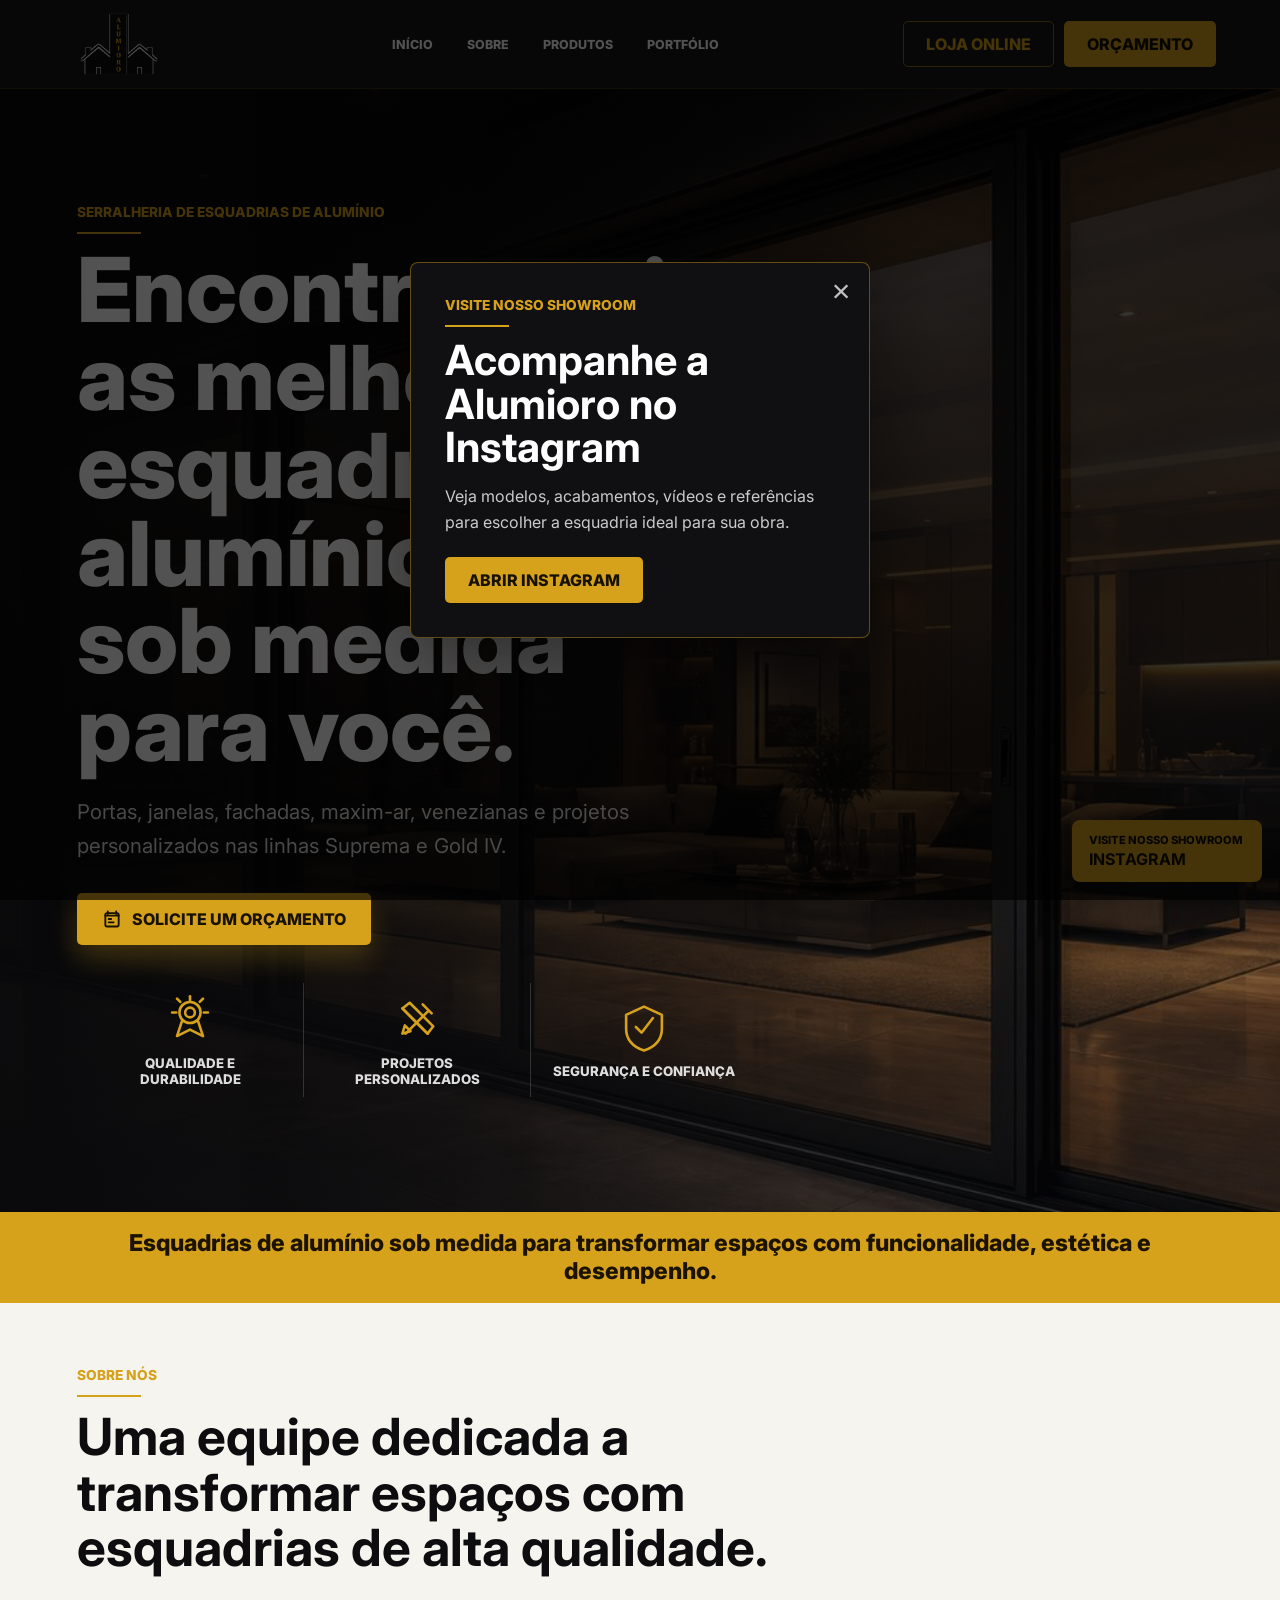
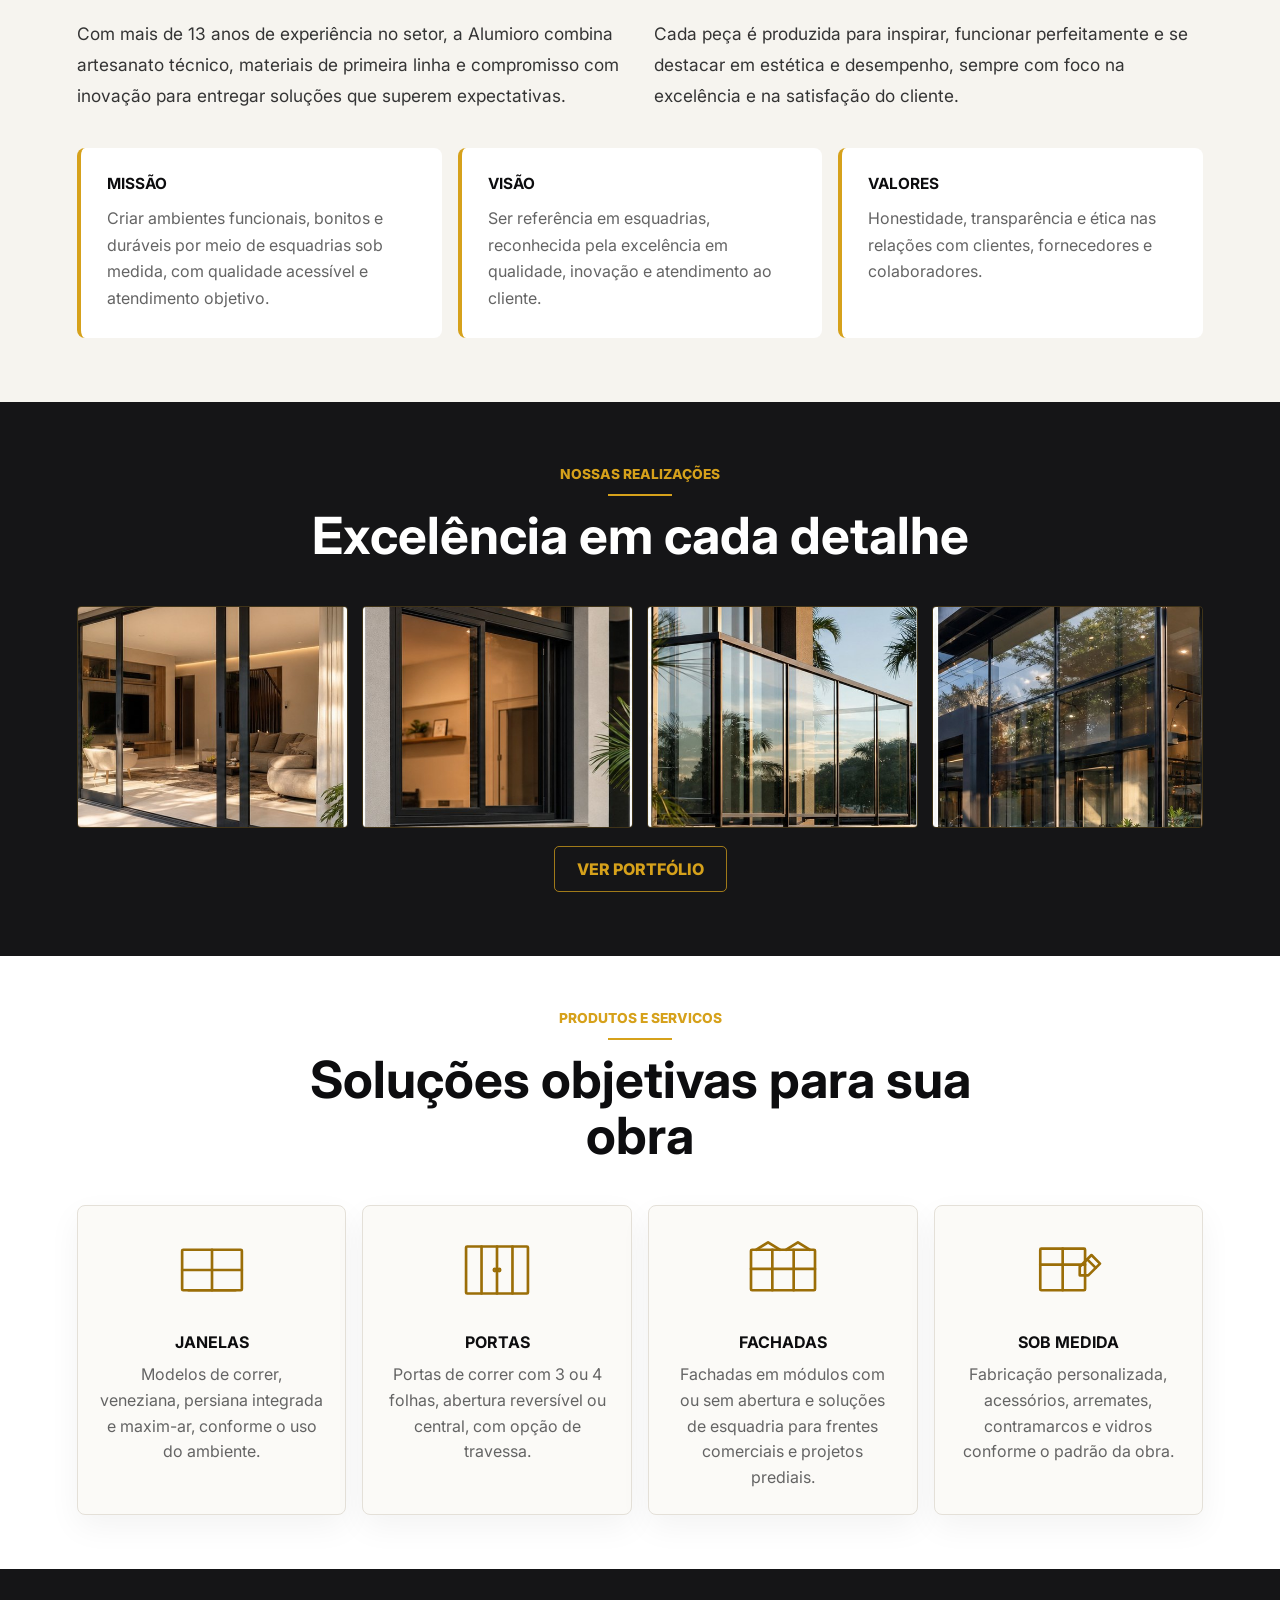
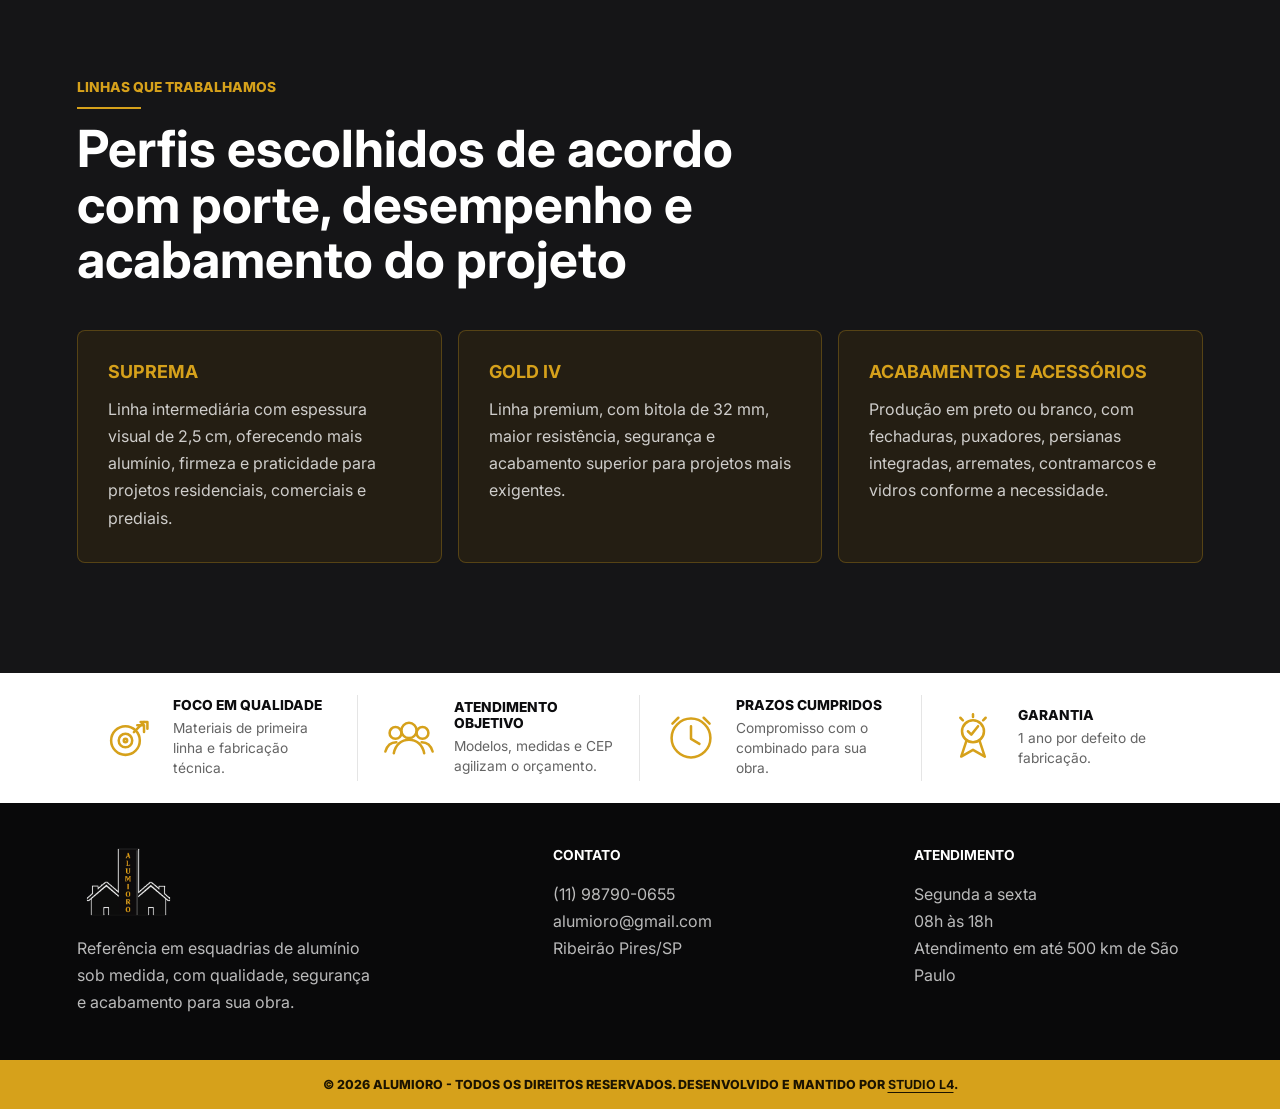
==== index.html @ dc8c2a0c "Atualiza texto de fachadas em modulos" ====
<!doctype html>
<html lang="pt-BR">
  <head>
    <meta charset="utf-8">
    <meta name="viewport" content="width=device-width, initial-scale=1">
    <meta name="description" content="Alumioro: esquadrias de alumínio sob medida para portas, janelas, fachadas e projetos personalizados em São Paulo e região.">
    <title>Alumioro | Esquadrias de Alumínio Sob Medida</title>
    <link rel="preconnect" href="https://fonts.googleapis.com">
    <link rel="preconnect" href="https://fonts.gstatic.com" crossorigin>
    <link href="https://fonts.googleapis.com/css2?family=Inter:wght@400;500;600;700;800&display=swap" rel="stylesheet">
    <link rel="stylesheet" href="styles.css">
  </head>
  <body>
    <div class="showroom-modal" data-showroom-modal role="dialog" aria-modal="true" aria-labelledby="showroom-title">
      <div class="showroom-card">
        <button class="showroom-close" type="button" aria-label="Fechar aviso" data-showroom-close>×</button>
        <p class="eyebrow">Visite nosso showroom</p>
        <h2 id="showroom-title">Acompanhe a Alumioro no Instagram</h2>
        <p>Veja modelos, acabamentos, vídeos e referências para escolher a esquadria ideal para sua obra.</p>
        <a class="button primary" href="https://www.instagram.com/alumioro?igsh=bDhqZnlkcDVxOXU5" target="_blank" rel="noopener">Abrir Instagram</a>
      </div>
    </div>

    <header class="site-header" data-header>
      <a class="brand" href="index.html#inicio" aria-label="Alumioro">
        <img src="assets/images/logo-menu.png" alt="Alumioro">
      </a>
      <button class="menu-toggle" type="button" aria-label="Abrir menu" aria-expanded="false" data-menu-toggle>
        <span></span>
        <span></span>
        <span></span>
      </button>
      <nav class="site-nav" data-nav>
        <a href="index.html#inicio">Início</a>
        <a href="index.html#sobre">Sobre</a>
        <a href="index.html#produtos">Produtos</a>
        <a href="demonstracao.html">Portfólio</a>
      </nav>
      <div class="header-actions">
        <a class="header-cta online-store" href="https://www.mercadolivre.com.br/pagina/alumioroltda" target="_blank" rel="noopener">Loja online</a>
        <a class="header-cta" href="https://wa.me/5511987900655?text=ALUMIORO%20-%20IZABEL%2C%20ol%C3%A1.%20Envio%20os%20modelos%2C%20medidas%20e%20CEP%20para%20or%C3%A7amento." target="_blank" rel="noopener">Orçamento</a>
      </div>
    </header>

    <main>
      <section class="hero" id="inicio">
        <div class="hero-content">
          <p class="eyebrow">Serralheria de esquadrias de alumínio</p>
          <h1>Encontre aqui as melhores esquadrias de alumínio feitas sob medida para você.</h1>
          <p class="hero-copy">Portas, janelas, fachadas, maxim-ar, venezianas e projetos personalizados nas linhas Suprema e Gold IV.</p>
          <div class="hero-actions">
            <a class="button primary hero-budget" href="https://wa.me/5511987900655?text=ALUMIORO%20-%20IZABEL%20agradece%20seu%20contato.%20Envie%20os%20modelos%20e%20medidas%20que%20precisa%2C%20com%20o%20CEP%20da%20regi%C3%A3o%20de%20entrega%2C%20que%20fa%C3%A7o%20seu%20or%C3%A7amento!" target="_blank" rel="noopener">
              <svg viewBox="0 0 24 24" aria-hidden="true">
                <path d="M7 3v3"></path>
                <path d="M17 3v3"></path>
                <path d="M4 8h16"></path>
                <rect x="4" y="5" width="16" height="16" rx="2"></rect>
                <path d="M8 12h3"></path>
                <path d="M8 16h6"></path>
              </svg>
              Solicite um orçamento
            </a>
          </div>
          <div class="hero-points" aria-label="Diferenciais">
            <span>
              <svg viewBox="0 0 64 64" aria-hidden="true">
                <circle cx="32" cy="24" r="13"></circle>
                <circle cx="32" cy="24" r="6"></circle>
                <path d="M22 35l-6 18 16-8 16 8-6-18"></path>
                <path d="M15 24h-5"></path>
                <path d="M54 24h-5"></path>
                <path d="M32 4v5"></path>
                <path d="M20 11l-4-4"></path>
                <path d="M44 11l4-4"></path>
              </svg>
              Qualidade e durabilidade
            </span>
            <span>
              <svg viewBox="0 0 64 64" aria-hidden="true">
                <path d="M18 50l28-28"></path>
                <path d="M39 14l11 11"></path>
                <path d="M14 19l31 31"></path>
                <path d="M14 19l9-7 29 29-7 9z"></path>
                <path d="M14 50l10-3-7-7z"></path>
              </svg>
              Projetos personalizados
            </span>
            <span>
              <svg viewBox="0 0 64 64" aria-hidden="true">
                <path d="M32 7l22 10v17c0 13-8 22-22 27C18 56 10 47 10 34V17z"></path>
                <path d="M22 32l7 7 14-18"></path>
              </svg>
              Segurança e confiança
            </span>
          </div>
        </div>
      </section>

      <section class="intro-strip" aria-label="Mensagem principal">
        <p>Esquadrias de alumínio sob medida para transformar espaços com funcionalidade, estética e desempenho.</p>
      </section>

      <section class="section about" id="sobre">
        <div class="section-heading">
          <p class="eyebrow">Sobre nós</p>
          <h2>Uma equipe dedicada a transformar espaços com esquadrias de alta qualidade.</h2>
        </div>
        <div class="about-grid">
          <p>Com mais de 13 anos de experiência no setor, a Alumioro combina artesanato técnico, materiais de primeira linha e compromisso com inovação para entregar soluções que superem expectativas.</p>
          <p>Cada peça é produzida para inspirar, funcionar perfeitamente e se destacar em estética e desempenho, sempre com foco na excelência e na satisfação do cliente.</p>
        </div>
        <div class="values-grid">
          <article>
            <h3>Missão</h3>
            <p>Criar ambientes funcionais, bonitos e duráveis por meio de esquadrias sob medida, com qualidade acessível e atendimento objetivo.</p>
          </article>
          <article>
            <h3>Visão</h3>
            <p>Ser referência em esquadrias, reconhecida pela excelência em qualidade, inovação e atendimento ao cliente.</p>
          </article>
          <article>
            <h3>Valores</h3>
            <p>Honestidade, transparência e ética nas relações com clientes, fornecedores e colaboradores.</p>
          </article>
        </div>
      </section>

      <section class="section projects" id="realizacoes">
        <div class="section-heading center">
          <p class="eyebrow">Nossas realizações</p>
          <h2>Excelência em cada detalhe</h2>
        </div>
        <div class="projects-grid">
          <img src="assets/images/realizacoes/porta-de-correr-residencial.jpg" alt="Projeto residencial com porta de correr em alumínio preto">
          <img src="assets/images/realizacoes/janela-aluminio-preto.jpg" alt="Janela em alumínio preto instalada em fachada residencial">
          <img src="assets/images/realizacoes/guarda-corpo-fachada.jpg" alt="Fachada com guarda-corpo de vidro e esquadrias de alumínio">
          <img src="assets/images/realizacoes/fachada-comercial.jpg" alt="Fachada comercial com esquadrias de alumínio e vidro">
        </div>
        <div class="projects-action">
          <a class="button secondary dark" href="demonstracao.html">Ver portfólio</a>
        </div>
      </section>

      <section class="section products" id="produtos">
        <div class="section-heading center">
          <p class="eyebrow">Produtos e servicos</p>
          <h2>Soluções objetivas para sua obra</h2>
        </div>
        <div class="product-grid">
          <article class="product-card">
            <svg class="product-visual" viewBox="0 0 160 120" role="img" aria-label="Ilustração de janela de correr">
              <rect x="24" y="22" width="112" height="76" rx="2"></rect>
              <line x1="80" y1="22" x2="80" y2="98"></line>
              <line x1="24" y1="60" x2="136" y2="60"></line>
              <line x1="36" y1="98" x2="124" y2="98"></line>
            </svg>
            <h3>Janelas</h3>
            <p>Modelos de correr, veneziana, persiana integrada e maxim-ar, conforme o uso do ambiente.</p>
          </article>
          <article class="product-card">
            <svg class="product-visual" viewBox="0 0 160 120" role="img" aria-label="Ilustração de porta de correr">
              <rect x="22" y="16" width="116" height="88" rx="2"></rect>
              <line x1="51" y1="16" x2="51" y2="104"></line>
              <line x1="80" y1="16" x2="80" y2="104"></line>
              <line x1="109" y1="16" x2="109" y2="104"></line>
              <circle cx="76" cy="60" r="2"></circle>
              <circle cx="84" cy="60" r="2"></circle>
            </svg>
            <h3>Portas</h3>
            <p>Portas de correr com 3 ou 4 folhas, abertura reversível ou central, com opção de travessa.</p>
          </article>
          <article class="product-card">
            <svg class="product-visual" viewBox="0 0 160 120" role="img" aria-label="Ilustração de fachada modular">
              <rect x="20" y="22" width="120" height="76" rx="2"></rect>
              <line x1="60" y1="22" x2="60" y2="98"></line>
              <line x1="100" y1="22" x2="100" y2="98"></line>
              <line x1="20" y1="58" x2="140" y2="58"></line>
              <path d="M30 22 L52 8 L74 22"></path>
              <path d="M86 22 L108 8 L130 22"></path>
            </svg>
            <h3>Fachadas</h3>
            <p>Fachadas em módulos com ou sem abertura e soluções de esquadria para frentes comerciais e projetos prediais.</p>
          </article>
          <article class="product-card">
            <svg class="product-visual" viewBox="0 0 160 120" role="img" aria-label="Ilustração de projeto sob medida">
              <rect x="28" y="20" width="84" height="78" rx="2"></rect>
              <line x1="70" y1="20" x2="70" y2="98"></line>
              <line x1="28" y1="50" x2="112" y2="50"></line>
              <path d="M124 32 L140 48 L118 70 L102 70 L102 54 Z"></path>
              <line x1="116" y1="40" x2="132" y2="56"></line>
            </svg>
            <h3>Sob medida</h3>
            <p>Fabricação personalizada, acessórios, arremates, contramarcos e vidros conforme o padrão da obra.</p>
          </article>
        </div>
      </section>

      <section class="section catalog" id="catalogo">
        <div class="section-heading">
          <p class="eyebrow">Linhas que trabalhamos</p>
          <h2>Perfis escolhidos de acordo com porte, desempenho e acabamento do projeto</h2>
        </div>
        <div class="line-grid">
          <article>
            <h3>Suprema</h3>
            <p>Linha intermediária com espessura visual de 2,5 cm, oferecendo mais alumínio, firmeza e praticidade para projetos residenciais, comerciais e prediais.</p>
          </article>
          <article>
            <h3>Gold IV</h3>
            <p>Linha premium, com bitola de 32 mm, maior resistência, segurança e acabamento superior para projetos mais exigentes.</p>
          </article>
          <article>
            <h3>Acabamentos e acessórios</h3>
            <p>Produção em preto ou branco, com fechaduras, puxadores, persianas integradas, arremates, contramarcos e vidros conforme a necessidade.</p>
          </article>
        </div>
      </section>

      <section class="trust-band" aria-label="Diferenciais da Alumioro">
        <article>
          <svg class="trust-icon" viewBox="0 0 64 64" aria-hidden="true">
            <circle cx="29" cy="35" r="17"></circle>
            <circle cx="29" cy="35" r="8"></circle>
            <circle cx="29" cy="35" r="2"></circle>
            <path d="M39 25l12-12"></path>
            <path d="M47 13h8v8"></path>
            <path d="M43 17h8v8"></path>
          </svg>
          <div>
            <h3>Foco em qualidade</h3>
            <p>Materiais de primeira linha e fabricação técnica.</p>
          </div>
        </article>
        <article>
          <svg class="trust-icon" viewBox="0 0 64 64" aria-hidden="true">
            <circle cx="32" cy="23" r="9"></circle>
            <circle cx="48" cy="26" r="7"></circle>
            <circle cx="16" cy="26" r="7"></circle>
            <path d="M14 50c2-10 9-16 18-16s16 6 18 16"></path>
            <path d="M4 48c2-7 7-11 13-11"></path>
            <path d="M60 48c-2-7-7-11-13-11"></path>
          </svg>
          <div>
            <h3>Atendimento objetivo</h3>
            <p>Modelos, medidas e CEP agilizam o orçamento.</p>
          </div>
        </article>
        <article>
          <svg class="trust-icon" viewBox="0 0 64 64" aria-hidden="true">
            <circle cx="32" cy="32" r="23"></circle>
            <path d="M32 18v15l10 6"></path>
            <path d="M17 8l-7 7"></path>
            <path d="M47 8l7 7"></path>
          </svg>
          <div>
            <h3>Prazos cumpridos</h3>
            <p>Compromisso com o combinado para sua obra.</p>
          </div>
        </article>
        <article>
          <svg class="trust-icon" viewBox="0 0 64 64" aria-hidden="true">
            <circle cx="32" cy="24" r="13"></circle>
            <path d="M24 36l-6 18 14-8 14 8-6-18"></path>
            <path d="M26 24l4 4 8-10"></path>
            <path d="M32 7v-3"></path>
            <path d="M20 11l-3-3"></path>
            <path d="M44 11l3-3"></path>
          </svg>
          <div>
            <h3>Garantia</h3>
            <p>1 ano por defeito de fabricação.</p>
          </div>
        </article>
      </section>

    </main>

    <a class="showroom-fixed" href="https://www.instagram.com/alumioro?igsh=bDhqZnlkcDVxOXU5" target="_blank" rel="noopener" aria-label="Visite nosso showroom no Instagram">
      <span>Visite nosso showroom</span>
      <strong>Instagram</strong>
    </a>

    <footer class="site-footer">
      <div class="footer-grid">
        <div class="footer-brand">
          <img src="assets/images/logo-menu.png" alt="Alumioro">
          <p>Referência em esquadrias de alumínio sob medida, com qualidade, segurança e acabamento para sua obra.</p>
        </div>
        <div>
          <h2>Contato</h2>
          <a href="https://wa.me/5511987900655?text=ALUMIORO%20-%20IZABEL%20agradece%20seu%20contato.%20Envie%20os%20modelos%20e%20medidas%20que%20precisa%2C%20com%20o%20CEP%20da%20regi%C3%A3o%20de%20entrega%2C%20que%20fa%C3%A7o%20seu%20or%C3%A7amento!" target="_blank" rel="noopener">(11) 98790-0655</a>
          <a href="mailto:alumioro@gmail.com">alumioro@gmail.com</a>
          <p>Ribeirão Pires/SP</p>
        </div>
        <div>
          <h2>Atendimento</h2>
          <p>Segunda a sexta</p>
          <p>08h às 18h</p>
          <p>Atendimento em até 500 km de São Paulo</p>
        </div>
      </div>
      <div class="footer-bottom">
        <p>© 2026 Alumioro - Todos os direitos reservados. Desenvolvido e mantido por <a href="https://studiol4rj-design.github.io/studiol4/" target="_blank" rel="noopener"><strong>Studio L4</strong></a>.</p>
      </div>
    </footer>

    <script src="script.js"></script>
  </body>
</html>
---- styles.css ----
:root {
  --ink: #0d0d0f;
  --panel: #151517;
  --muted: #646464;
  --line: #e4e0d8;
  --paper: #f6f4ef;
  --gold: #d6a11b;
  --gold-dark: #9b6e08;
  --white: #ffffff;
}

* {
  box-sizing: border-box;
}

html {
  scroll-behavior: smooth;
}

body {
  margin: 0;
  font-family: "Inter", Arial, sans-serif;
  color: var(--ink);
  background: var(--paper);
}

img {
  display: block;
  max-width: 100%;
}

a {
  color: inherit;
  text-decoration: none;
}

.showroom-modal {
  position: fixed;
  inset: 0;
  z-index: 60;
  display: grid;
  place-items: center;
  padding: 20px;
  background: rgba(0, 0, 0, 0.68);
}

.showroom-modal.is-hidden {
  display: none;
}

.showroom-card {
  position: relative;
  width: min(460px, 100%);
  padding: 34px;
  border: 1px solid rgba(214, 161, 27, 0.42);
  border-radius: 8px;
  color: var(--white);
  background: #101012;
  box-shadow: 0 26px 80px rgba(0, 0, 0, 0.45);
}

.showroom-card h2 {
  margin-bottom: 14px;
  font-size: clamp(1.8rem, 5vw, 2.6rem);
  line-height: 1.05;
}

.showroom-card p:not(.eyebrow) {
  margin-bottom: 22px;
  color: rgba(255, 255, 255, 0.78);
  line-height: 1.6;
}

.showroom-close {
  position: absolute;
  top: 10px;
  right: 10px;
  width: 36px;
  height: 36px;
  border: 0;
  color: rgba(255, 255, 255, 0.74);
  background: transparent;
  font-size: 2rem;
  line-height: 1;
  cursor: pointer;
}

.showroom-close:hover,
.showroom-close:focus-visible {
  color: var(--gold);
}

.showroom-fixed {
  position: fixed;
  right: 18px;
  bottom: 18px;
  z-index: 30;
  display: grid;
  gap: 2px;
  min-width: 190px;
  padding: 12px 16px;
  border-radius: 8px;
  border: 1px solid rgba(214, 161, 27, 0.5);
  color: #171100;
  background: var(--gold);
  box-shadow: 0 16px 34px rgba(0, 0, 0, 0.25);
  text-transform: uppercase;
}

.showroom-fixed span {
  font-size: 0.7rem;
  font-weight: 800;
}

.showroom-fixed strong {
  font-size: 1rem;
}

.site-header {
  position: sticky;
  top: 0;
  z-index: 20;
  display: grid;
  grid-template-columns: 140px 1fr 310px;
  align-items: center;
  gap: 28px;
  min-height: 86px;
  padding: 12px clamp(18px, 5vw, 72px);
  background: rgba(13, 13, 15, 0.96);
  color: var(--white);
  border-bottom: 1px solid rgba(214, 161, 27, 0.18);
}

.brand img {
  width: 110px;
  height: 64px;
  object-fit: contain;
}

.site-nav {
  justify-self: center;
  display: flex;
  align-items: center;
  gap: clamp(16px, 3vw, 34px);
  font-size: 0.78rem;
  font-weight: 800;
  text-transform: uppercase;
}

.site-nav a {
  position: relative;
  padding: 12px 0;
}

.site-nav a::after {
  position: absolute;
  left: 0;
  bottom: 4px;
  width: 0;
  height: 2px;
  content: "";
  background: var(--gold);
  transition: width 180ms ease;
}

.site-nav a:hover::after,
.site-nav a:focus-visible::after {
  width: 100%;
}

.header-actions {
  display: flex;
  align-items: center;
  justify-content: flex-end;
  gap: 10px;
}

.header-cta,
.button {
  display: inline-flex;
  align-items: center;
  justify-content: center;
  min-height: 46px;
  padding: 0 22px;
  border-radius: 5px;
  border: 1px solid transparent;
  font-weight: 800;
  text-transform: uppercase;
  white-space: nowrap;
  letter-spacing: 0;
}

.header-cta,
.button.primary {
  background: var(--gold);
  color: #171100;
}

.header-cta.online-store {
  border-color: rgba(214, 161, 27, 0.58);
  background: transparent;
  color: var(--gold);
}

.button.secondary {
  border-color: rgba(255, 255, 255, 0.42);
  color: var(--white);
}

.button.secondary.dark {
  border-color: rgba(214, 161, 27, 0.72);
  color: var(--gold);
}

.menu-toggle {
  display: none;
  width: 44px;
  height: 44px;
  padding: 0;
  border: 0;
  background: transparent;
}

.menu-toggle span {
  display: block;
  width: 24px;
  height: 2px;
  margin: 5px auto;
  background: var(--white);
}

.hero {
  position: relative;
  min-height: calc(100vh - 86px);
  display: grid;
  align-items: center;
  overflow: hidden;
  padding: clamp(56px, 9vw, 118px) clamp(20px, 6vw, 86px);
  color: var(--white);
  background:
    linear-gradient(90deg, rgba(8, 8, 10, 0.98) 0%, rgba(8, 8, 10, 0.84) 36%, rgba(8, 8, 10, 0.35) 66%, rgba(8, 8, 10, 0.08) 100%),
    linear-gradient(180deg, rgba(8, 8, 10, 0.18), rgba(8, 8, 10, 0.3)),
    url("assets/images/hero-esquadrias.jpg") center right / cover no-repeat;
}

.hero-content {
  position: relative;
  z-index: 2;
  width: min(720px, 100%);
}

.eyebrow {
  margin: 0 0 12px;
  color: var(--gold);
  font-size: 0.86rem;
  font-weight: 800;
  text-transform: uppercase;
}

.eyebrow::after {
  display: block;
  width: 64px;
  height: 2px;
  margin-top: 12px;
  content: "";
  background: var(--gold);
}

.section-heading.center .eyebrow::after {
  margin-inline: auto;
}

h1,
h2,
h3,
p {
  margin-top: 0;
}

h1 {
  max-width: 680px;
  margin-bottom: 22px;
  font-size: clamp(2.6rem, 7vw, 5.9rem);
  line-height: 0.98;
  font-weight: 800;
}

.hero-copy {
  max-width: 560px;
  margin-bottom: 30px;
  color: rgba(255, 255, 255, 0.88);
  font-size: clamp(1.04rem, 2vw, 1.28rem);
  line-height: 1.65;
}

.hero-actions {
  display: flex;
  flex-wrap: wrap;
  gap: 14px;
  margin-bottom: 38px;
}

.hero-budget {
  gap: 10px;
  min-height: 52px;
  padding-inline: 24px;
  box-shadow: 0 14px 28px rgba(214, 161, 27, 0.24);
}

.hero-budget svg {
  width: 20px;
  height: 20px;
}

.hero-budget svg path,
.hero-budget svg rect {
  fill: none;
  stroke: currentColor;
  stroke-width: 2.2;
  stroke-linecap: round;
  stroke-linejoin: round;
}

.hero-points {
  display: grid;
  grid-template-columns: repeat(3, minmax(0, 1fr));
  gap: 0;
  max-width: 680px;
}

.hero-points span {
  min-height: 86px;
  display: flex;
  flex-direction: column;
  align-items: center;
  justify-content: center;
  gap: 10px;
  padding: 10px 18px;
  color: rgba(255, 255, 255, 0.86);
  font-size: 0.83rem;
  font-weight: 800;
  text-align: center;
  text-transform: uppercase;
}

.hero-points span + span {
  border-left: 1px solid rgba(255, 255, 255, 0.16);
}

.hero-points svg {
  width: 52px;
  height: 52px;
  color: var(--gold);
}

.hero-points svg path,
.hero-points svg circle {
  fill: none;
  stroke: currentColor;
  stroke-width: 3.2;
  stroke-linecap: round;
  stroke-linejoin: round;
}

.intro-strip {
  padding: 18px clamp(20px, 6vw, 86px);
  background: var(--gold);
  color: #1b1300;
  font-weight: 800;
  text-align: center;
}

.intro-strip p {
  margin: 0;
  font-size: clamp(1.06rem, 2vw, 1.45rem);
  line-height: 1.2;
}

.section {
  padding: clamp(64px, 9vw, 110px) clamp(20px, 6vw, 86px);
}

.page-hero {
  padding: clamp(64px, 9vw, 118px) clamp(20px, 6vw, 86px) clamp(40px, 6vw, 72px);
  color: var(--white);
  background:
    linear-gradient(90deg, rgba(8, 8, 10, 0.94), rgba(8, 8, 10, 0.7)),
    url("assets/images/hero-esquadrias.jpg") center right / cover no-repeat;
}

.page-hero .section-heading {
  margin-bottom: 0;
}

.page-hero h1 {
  font-size: clamp(2.4rem, 5.4vw, 4.8rem);
}

.page-hero p:not(.eyebrow) {
  max-width: 680px;
  color: rgba(255, 255, 255, 0.82);
  font-size: 1.08rem;
  line-height: 1.7;
}

.color-note {
  display: flex;
  flex-wrap: wrap;
  gap: 10px;
  align-items: center;
  margin-top: 24px;
}

.color-note span,
.color-swatch {
  display: inline-flex;
  align-items: center;
  justify-content: center;
  min-height: 36px;
  padding: 0 14px;
  border-radius: 5px;
  font-size: 0.78rem;
  font-weight: 800;
  text-transform: uppercase;
}

.color-note span {
  color: var(--gold);
  border: 1px solid rgba(214, 161, 27, 0.44);
}

.color-swatch {
  min-width: 104px;
  border: 1px solid rgba(255, 255, 255, 0.38);
  box-shadow: inset 0 0 0 1px rgba(0, 0, 0, 0.12);
}

.color-black {
  color: var(--white);
  background: #0f0f10;
}

.color-white {
  color: #171100;
  background: #f7f5ef;
}

.color-wood {
  color: #ffffff;
  background:
    linear-gradient(90deg, rgba(77, 42, 18, 0.32), rgba(255, 255, 255, 0.08), rgba(77, 42, 18, 0.26)),
    linear-gradient(135deg, #6f3f1d 0%, #a7652a 36%, #d0944a 62%, #7a431f 100%);
}

.section-heading {
  max-width: 760px;
  margin-bottom: 32px;
}

.section-heading.center {
  margin-inline: auto;
  text-align: center;
}

.section h2 {
  font-size: clamp(2rem, 4vw, 3.2rem);
  line-height: 1.08;
}

.about-grid {
  display: grid;
  grid-template-columns: repeat(2, minmax(0, 1fr));
  gap: 28px;
  color: #343434;
  font-size: 1.08rem;
  line-height: 1.8;
}

.about {
  padding-block: clamp(42px, 5vw, 68px);
}

.about .section-heading {
  margin-bottom: 22px;
}

.values-grid {
  display: grid;
  grid-template-columns: repeat(3, minmax(0, 1fr));
  gap: 16px;
  margin-top: 20px;
}

.values-grid article {
  min-height: 190px;
  padding: 26px;
  border-left: 4px solid var(--gold);
  border-radius: 8px;
  background: var(--white);
}

.values-grid h3 {
  margin-bottom: 12px;
  font-size: 0.96rem;
  text-transform: uppercase;
}

.values-grid p {
  margin-bottom: 0;
  color: var(--muted);
  line-height: 1.65;
}

.products {
  padding-block: clamp(32px, 4.5vw, 54px);
  background: var(--white);
}

.products .section-heading {
  margin-bottom: 22px;
}

.product-grid {
  display: grid;
  grid-template-columns: repeat(4, minmax(0, 1fr));
  gap: 16px;
}

.product-card {
  min-height: 220px;
  padding: 24px 22px;
  border: 1px solid var(--line);
  border-radius: 8px;
  background: #fbfaf7;
  box-shadow: 0 12px 32px rgba(0, 0, 0, 0.05);
  text-align: center;
}

.product-visual {
  width: 104px;
  height: 80px;
  margin: 0 auto 18px;
  padding: 8px;
  color: var(--gold-dark);
  border: 0;
  border-radius: 0;
  background: transparent;
}

.product-visual rect,
.product-visual line,
.product-visual path,
.product-visual circle {
  fill: none;
  stroke: currentColor;
  stroke-width: 5;
  stroke-linecap: round;
  stroke-linejoin: round;
}

.product-card h3 {
  margin-bottom: 10px;
  font-size: 1rem;
  text-transform: uppercase;
}

.product-card p {
  margin-bottom: 0;
  color: var(--muted);
  line-height: 1.6;
}

.projects {
  padding-block: clamp(42px, 5vw, 68px);
  color: var(--white);
  background: var(--panel);
}

.projects .section-heading {
  margin-bottom: 22px;
}

.projects-grid {
  display: grid;
  grid-template-columns: repeat(4, minmax(0, 1fr));
  gap: 14px;
}

.projects-grid img {
  width: 100%;
  aspect-ratio: 1.22 / 1;
  object-fit: cover;
  object-position: center;
  border-radius: 4px;
  border: 1px solid rgba(214, 161, 27, 0.22);
}

.projects-action {
  display: flex;
  justify-content: center;
  margin-top: 18px;
}

.trust-band {
  display: grid;
  grid-template-columns: repeat(4, minmax(0, 1fr));
  padding: 0 clamp(20px, 6vw, 86px);
  background: var(--white);
}

.trust-band article {
  position: relative;
  display: grid;
  grid-template-columns: auto 1fr;
  gap: 18px;
  align-items: center;
  min-height: 118px;
  padding: 24px 24px;
  background: var(--white);
}

.trust-band article:not(:last-child)::after {
  position: absolute;
  top: 22px;
  right: 0;
  bottom: 22px;
  width: 1px;
  content: "";
  background: #e5e5e5;
}

.trust-icon {
  width: 54px;
  height: 54px;
  color: var(--gold);
  flex-shrink: 0;
}

.trust-icon path,
.trust-icon circle {
  fill: none;
  stroke: currentColor;
  stroke-width: 3;
  stroke-linecap: round;
  stroke-linejoin: round;
}

.trust-band h3 {
  margin-bottom: 6px;
  font-size: 0.86rem;
  color: var(--ink);
  font-weight: 800;
  text-transform: uppercase;
}

.trust-band p {
  margin-bottom: 0;
  color: var(--muted);
  font-size: 0.86rem;
  line-height: 1.45;
}

.showcase {
  background: var(--paper);
}

.showcase-page {
  background: var(--paper);
}

.showcase-grid {
  display: grid;
  grid-template-columns: repeat(3, minmax(0, 1fr));
  gap: 18px;
}

.showcase-card {
  overflow: hidden;
  border: 1px solid var(--line);
  border-radius: 8px;
  background: var(--white);
}

.showcase-card img {
  width: 100%;
  aspect-ratio: 1 / 0.78;
  object-fit: cover;
  background: #f1eee7;
}

.showcase-card h3 {
  margin: 22px 22px 10px;
  font-size: 1rem;
  text-transform: uppercase;
}

.showcase-card p {
  margin: 0 22px 24px;
  color: var(--muted);
  line-height: 1.6;
}

.catalog {
  color: var(--white);
  background: var(--panel);
}

.line-grid {
  display: grid;
  grid-template-columns: repeat(3, minmax(0, 1fr));
  gap: 16px;
}

.line-grid article {
  min-height: 220px;
  padding: 30px;
  border: 1px solid rgba(214, 161, 27, 0.28);
  border-radius: 8px;
  background: #241e13;
}

.line-grid h3 {
  margin-bottom: 14px;
  color: var(--gold);
  font-size: 1.12rem;
  text-transform: uppercase;
}

.line-grid p {
  margin-bottom: 0;
  color: rgba(255, 255, 255, 0.78);
  line-height: 1.7;
}

.site-footer {
  color: rgba(255, 255, 255, 0.76);
  background: #09090a;
}

.footer-grid {
  display: grid;
  grid-template-columns: 1.4fr 1fr 1fr;
  gap: clamp(28px, 6vw, 72px);
  padding: 44px clamp(20px, 6vw, 86px);
}

.footer-brand img {
  width: 104px;
  height: 70px;
  margin-bottom: 18px;
  object-fit: contain;
}

.site-footer h2 {
  margin: 0 0 18px;
  color: var(--white);
  font-size: 0.86rem;
  text-transform: uppercase;
}

.site-footer p,
.site-footer a {
  display: block;
  margin: 0;
  color: rgba(255, 255, 255, 0.72);
  line-height: 1.7;
}

.footer-grid a:hover,
.footer-grid a:focus-visible {
  color: var(--gold);
}

.footer-brand p {
  max-width: 300px;
}

.footer-bottom {
  padding: 14px clamp(20px, 6vw, 86px);
  color: #1b1300;
  background: var(--gold);
  font-size: 0.78rem;
  font-weight: 800;
  text-align: center;
  text-transform: uppercase;
}

.footer-bottom p {
  color: #1b1300;
  line-height: 1.4;
}

.footer-bottom a {
  display: inline;
  color: #1b1300;
  text-decoration: underline;
  text-underline-offset: 3px;
}

.footer-bottom a:hover,
.footer-bottom a:focus-visible {
  color: #000000;
}

@media (max-width: 900px) {
  .site-header {
    grid-template-columns: auto auto;
  }

  .menu-toggle {
    display: block;
    justify-self: end;
  }

  .site-nav,
  .header-actions {
    display: none;
  }

  .site-header.is-open .site-nav {
    grid-column: 1 / -1;
    display: grid;
    justify-self: stretch;
    gap: 0;
    padding-top: 8px;
  }

  .site-header.is-open .header-actions {
    grid-column: 1 / -1;
    display: flex;
    justify-content: stretch;
  }

  .site-header.is-open .header-cta {
    flex: 1;
  }

  .hero {
    min-height: auto;
  }

  .hero-points,
  .about-grid,
  .values-grid,
  .product-grid,
  .projects-grid,
  .trust-band,
  .showcase-grid,
  .line-grid,
  .footer-grid {
    grid-template-columns: 1fr;
  }

}

@media (max-width: 560px) {
  .site-header {
    min-height: 74px;
    padding-inline: 16px;
  }

  .brand img {
    width: 92px;
    height: 54px;
  }

  .hero {
    padding: 48px 18px;
  }

  .hero-actions .button {
    width: 100%;
  }

  .section {
    padding: 54px 18px;
  }

  .showroom-fixed {
    right: 12px;
    bottom: 12px;
    min-width: 0;
    padding: 10px 12px;
  }
}
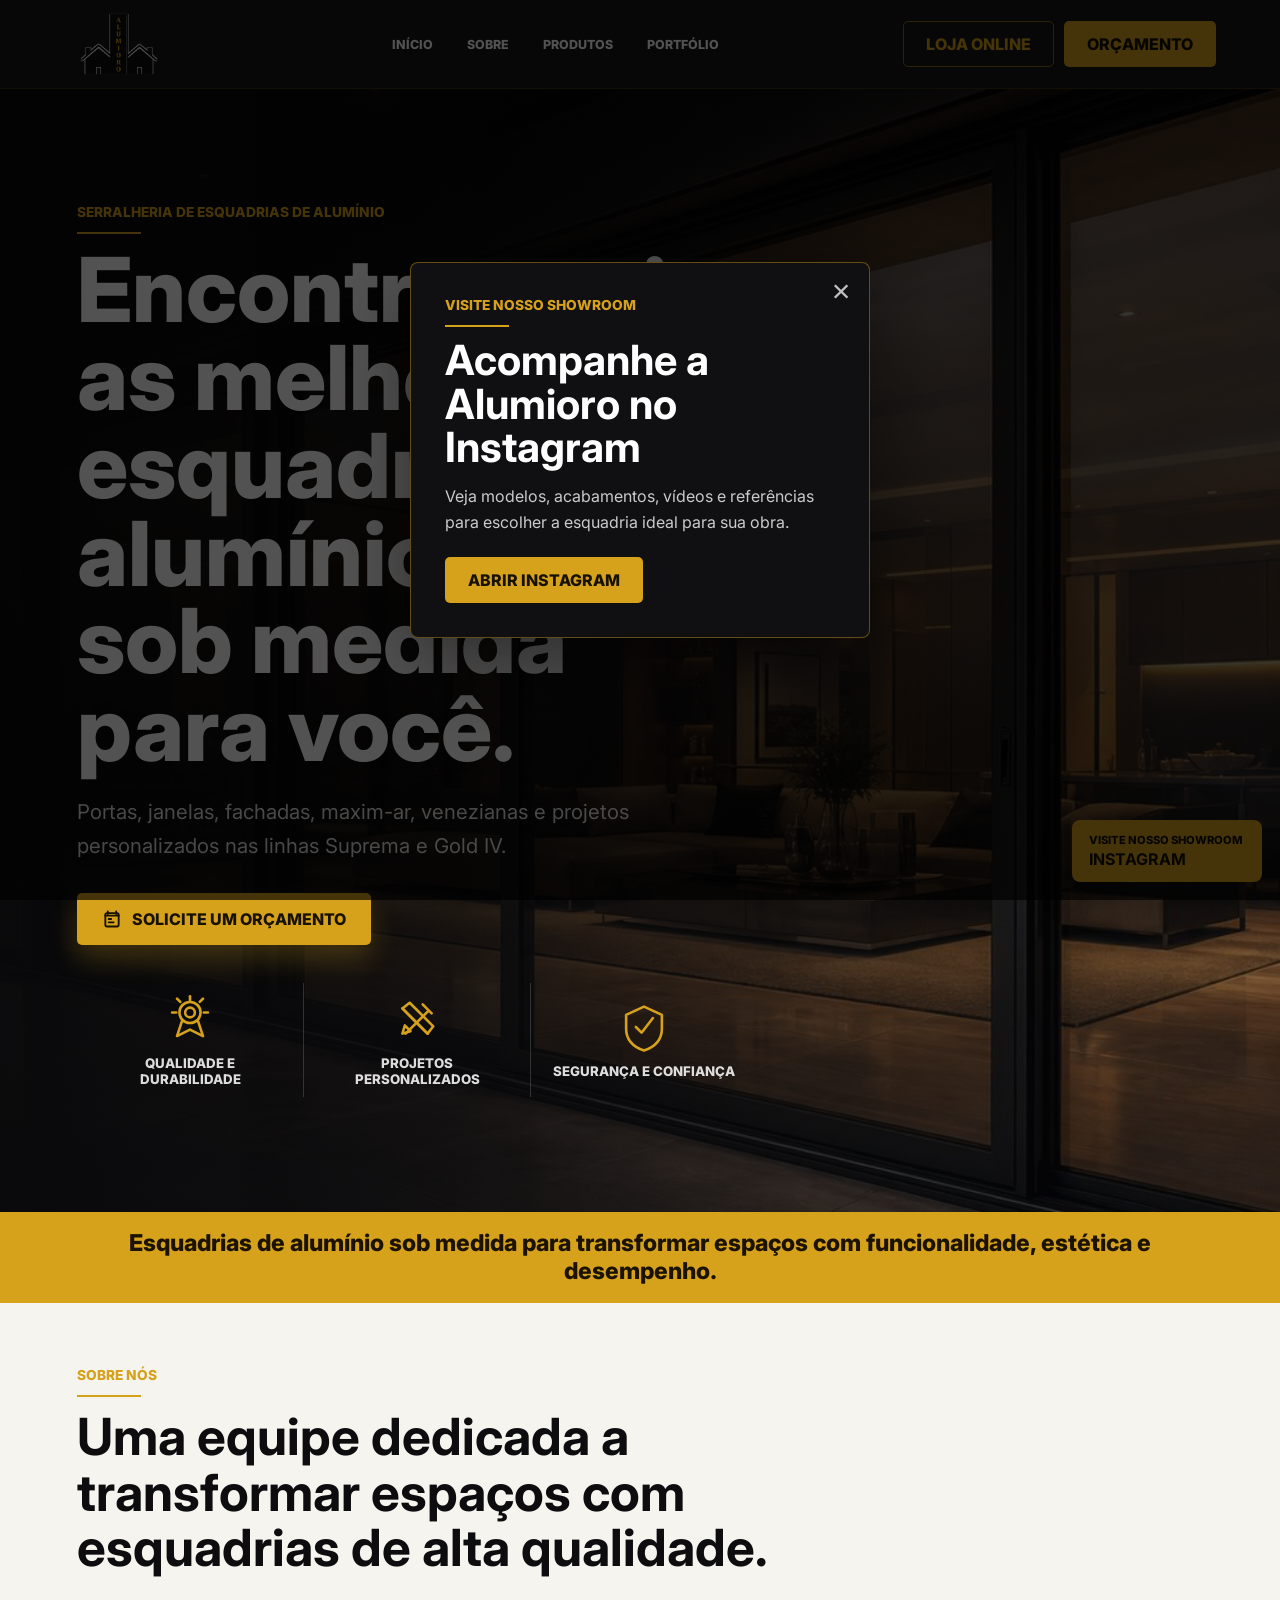
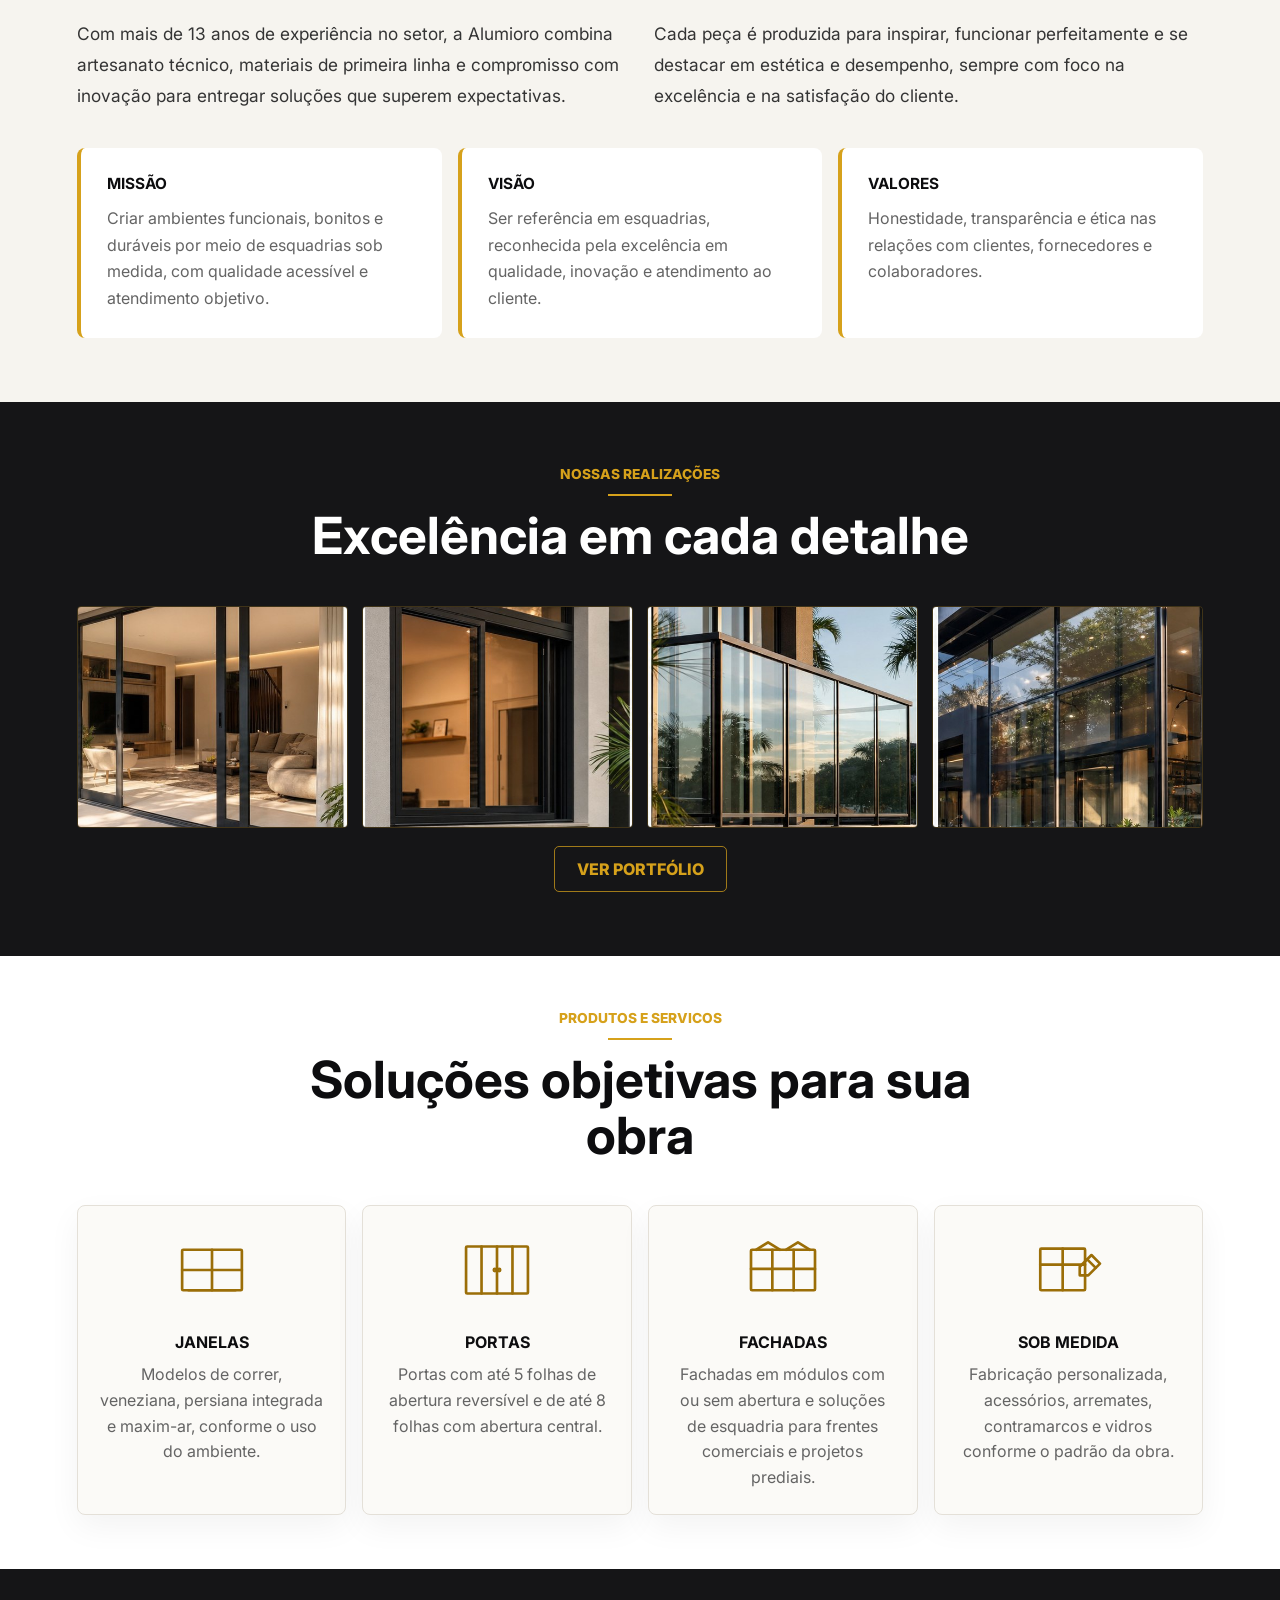
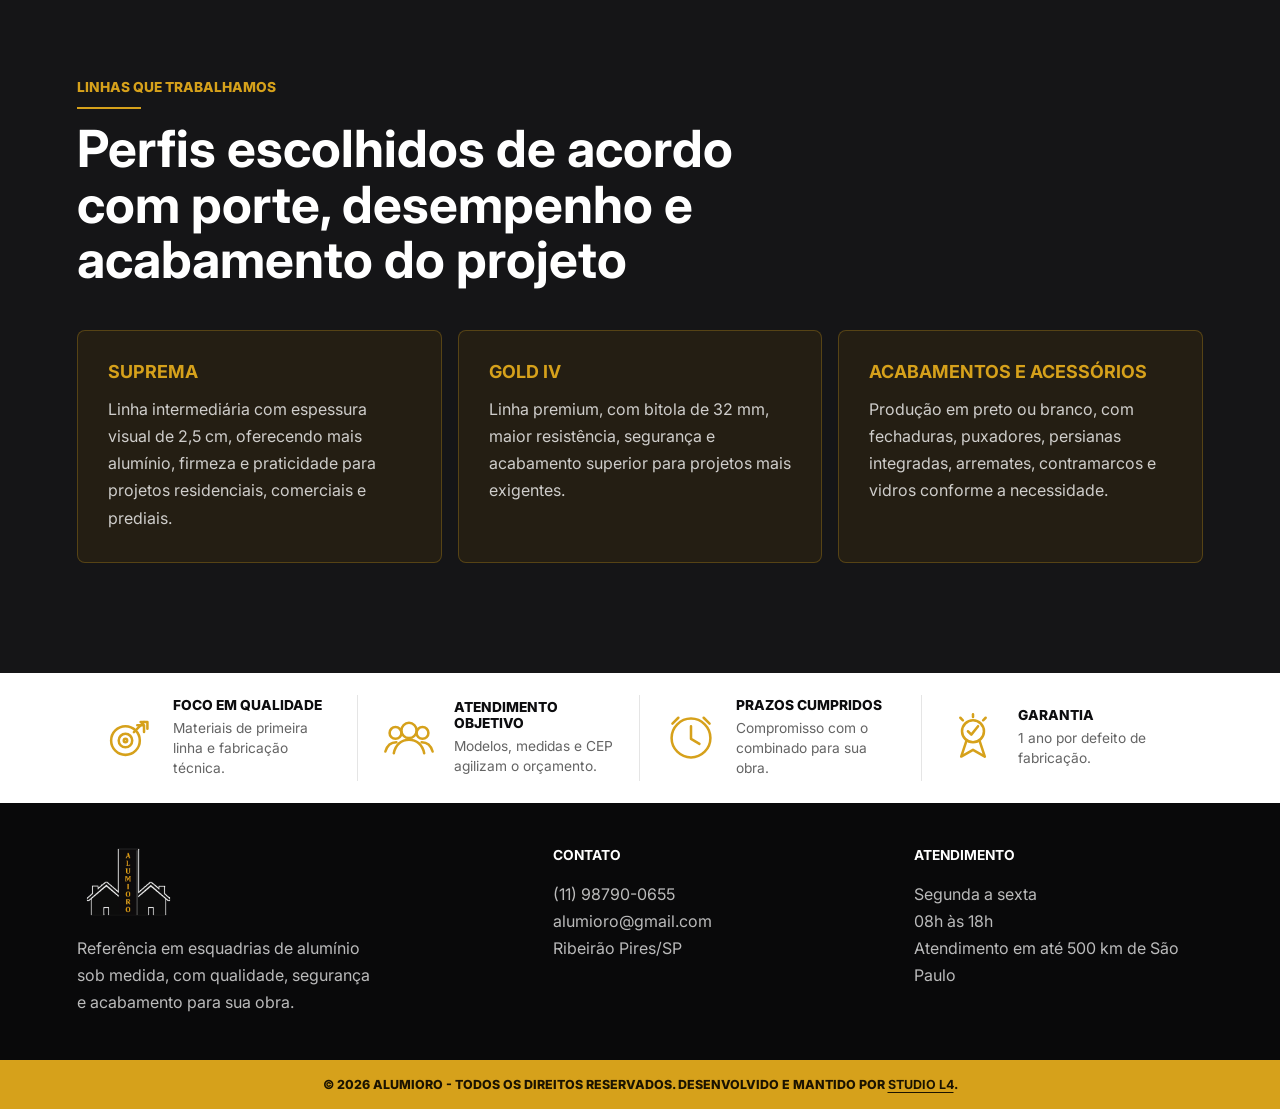
==== commit 080bc412: "Atualiza texto de portas de correr" ====
--- a/index.html
+++ b/index.html
@@ -167,7 +167,7 @@
               <circle cx="84" cy="60" r="2"></circle>
             </svg>
             <h3>Portas</h3>
-            <p>Portas de correr com 3 ou 4 folhas, abertura reversível ou central, com opção de travessa.</p>
+            <p>Portas com até 5 folhas de abertura reversível e de até 8 folhas com abertura central.</p>
           </article>
           <article class="product-card">
             <svg class="product-visual" viewBox="0 0 160 120" role="img" aria-label="Ilustração de fachada modular">
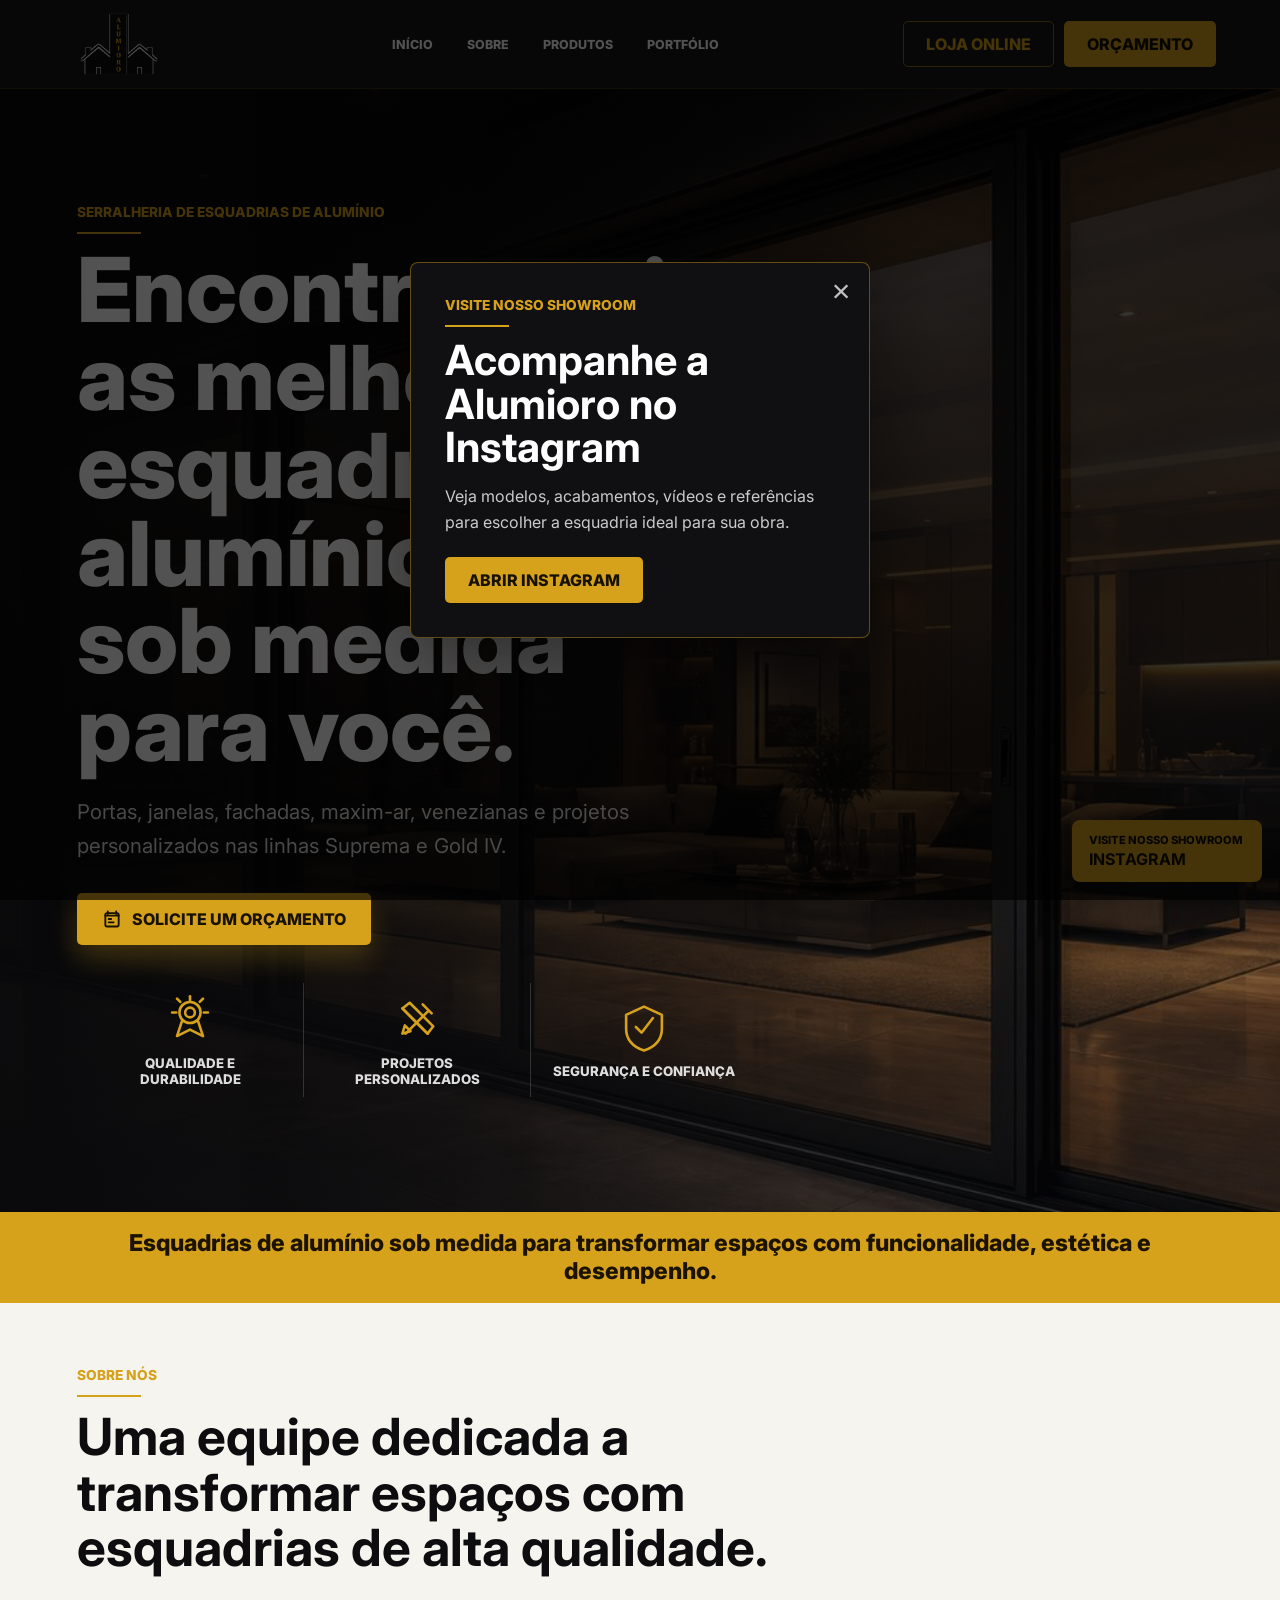
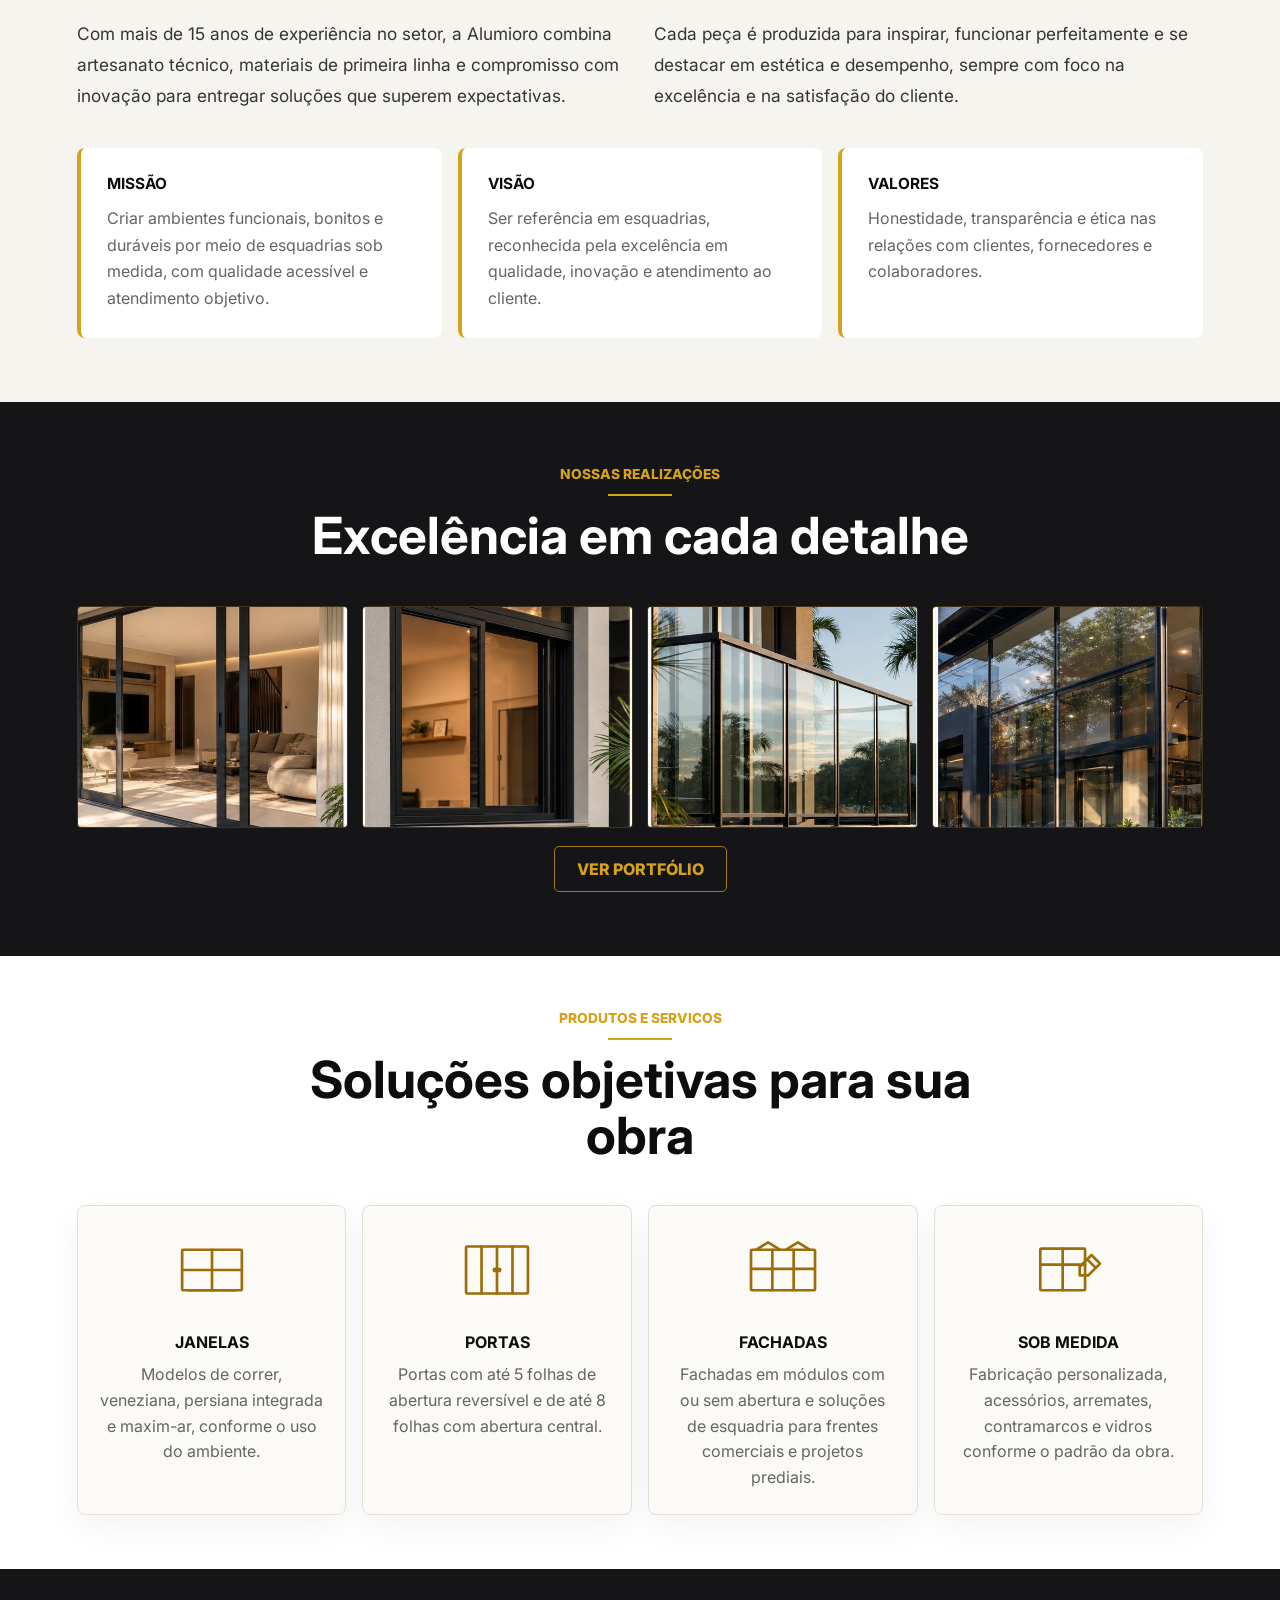
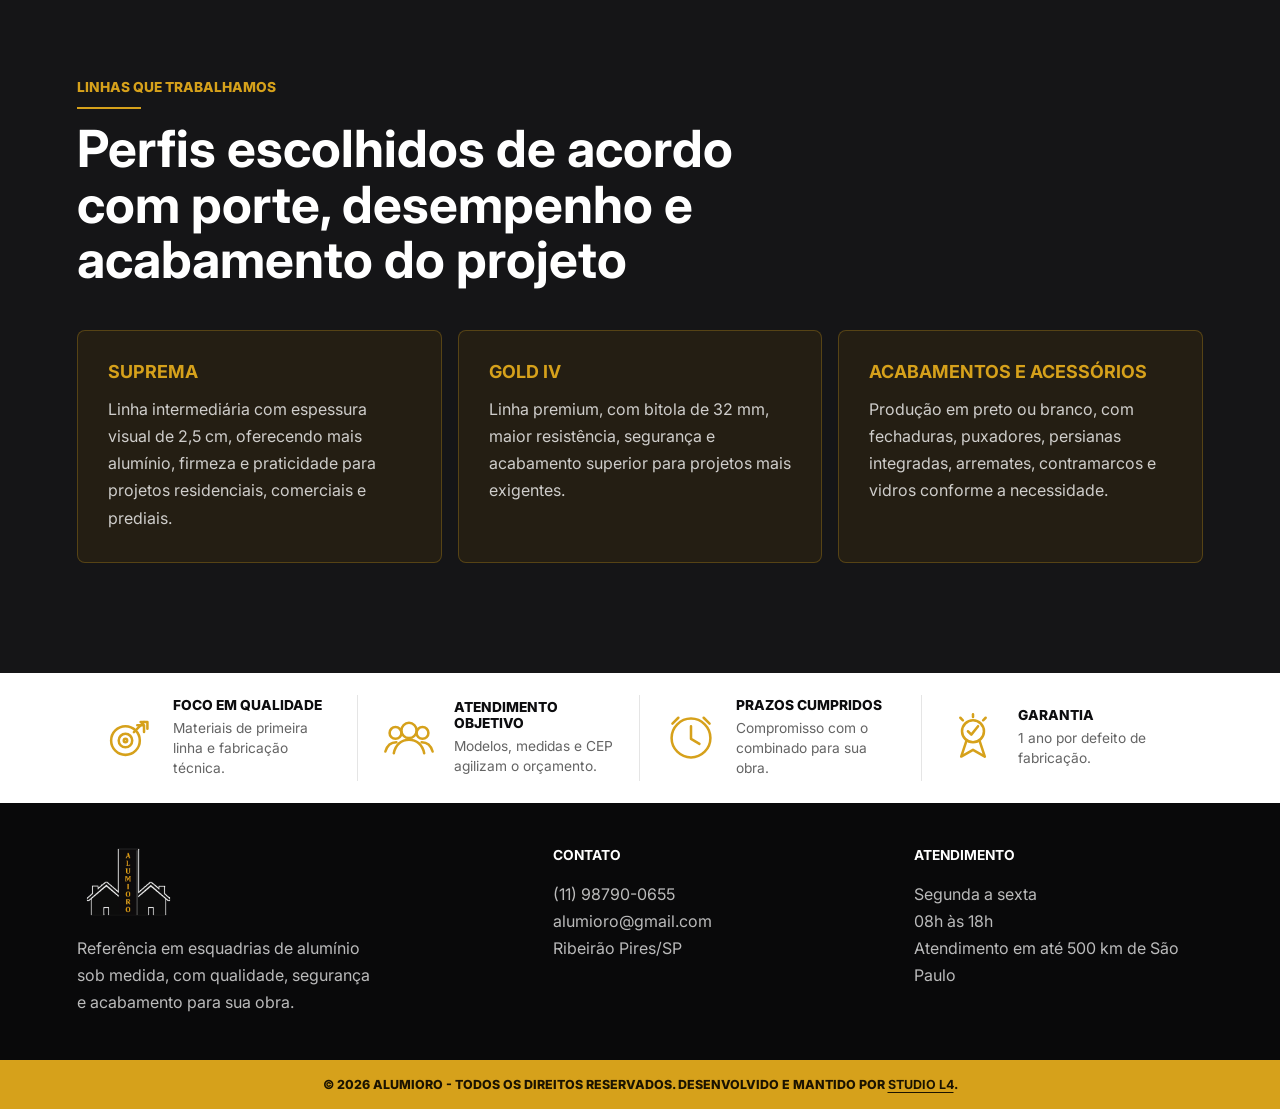
==== commit 470ef873: "Atualiza anos de experiencia" ====
--- a/index.html
+++ b/index.html
@@ -106,7 +106,7 @@
           <h2>Uma equipe dedicada a transformar espaços com esquadrias de alta qualidade.</h2>
         </div>
         <div class="about-grid">
-          <p>Com mais de 13 anos de experiência no setor, a Alumioro combina artesanato técnico, materiais de primeira linha e compromisso com inovação para entregar soluções que superem expectativas.</p>
+          <p>Com mais de 15 anos de experiência no setor, a Alumioro combina artesanato técnico, materiais de primeira linha e compromisso com inovação para entregar soluções que superem expectativas.</p>
           <p>Cada peça é produzida para inspirar, funcionar perfeitamente e se destacar em estética e desempenho, sempre com foco na excelência e na satisfação do cliente.</p>
         </div>
         <div class="values-grid">
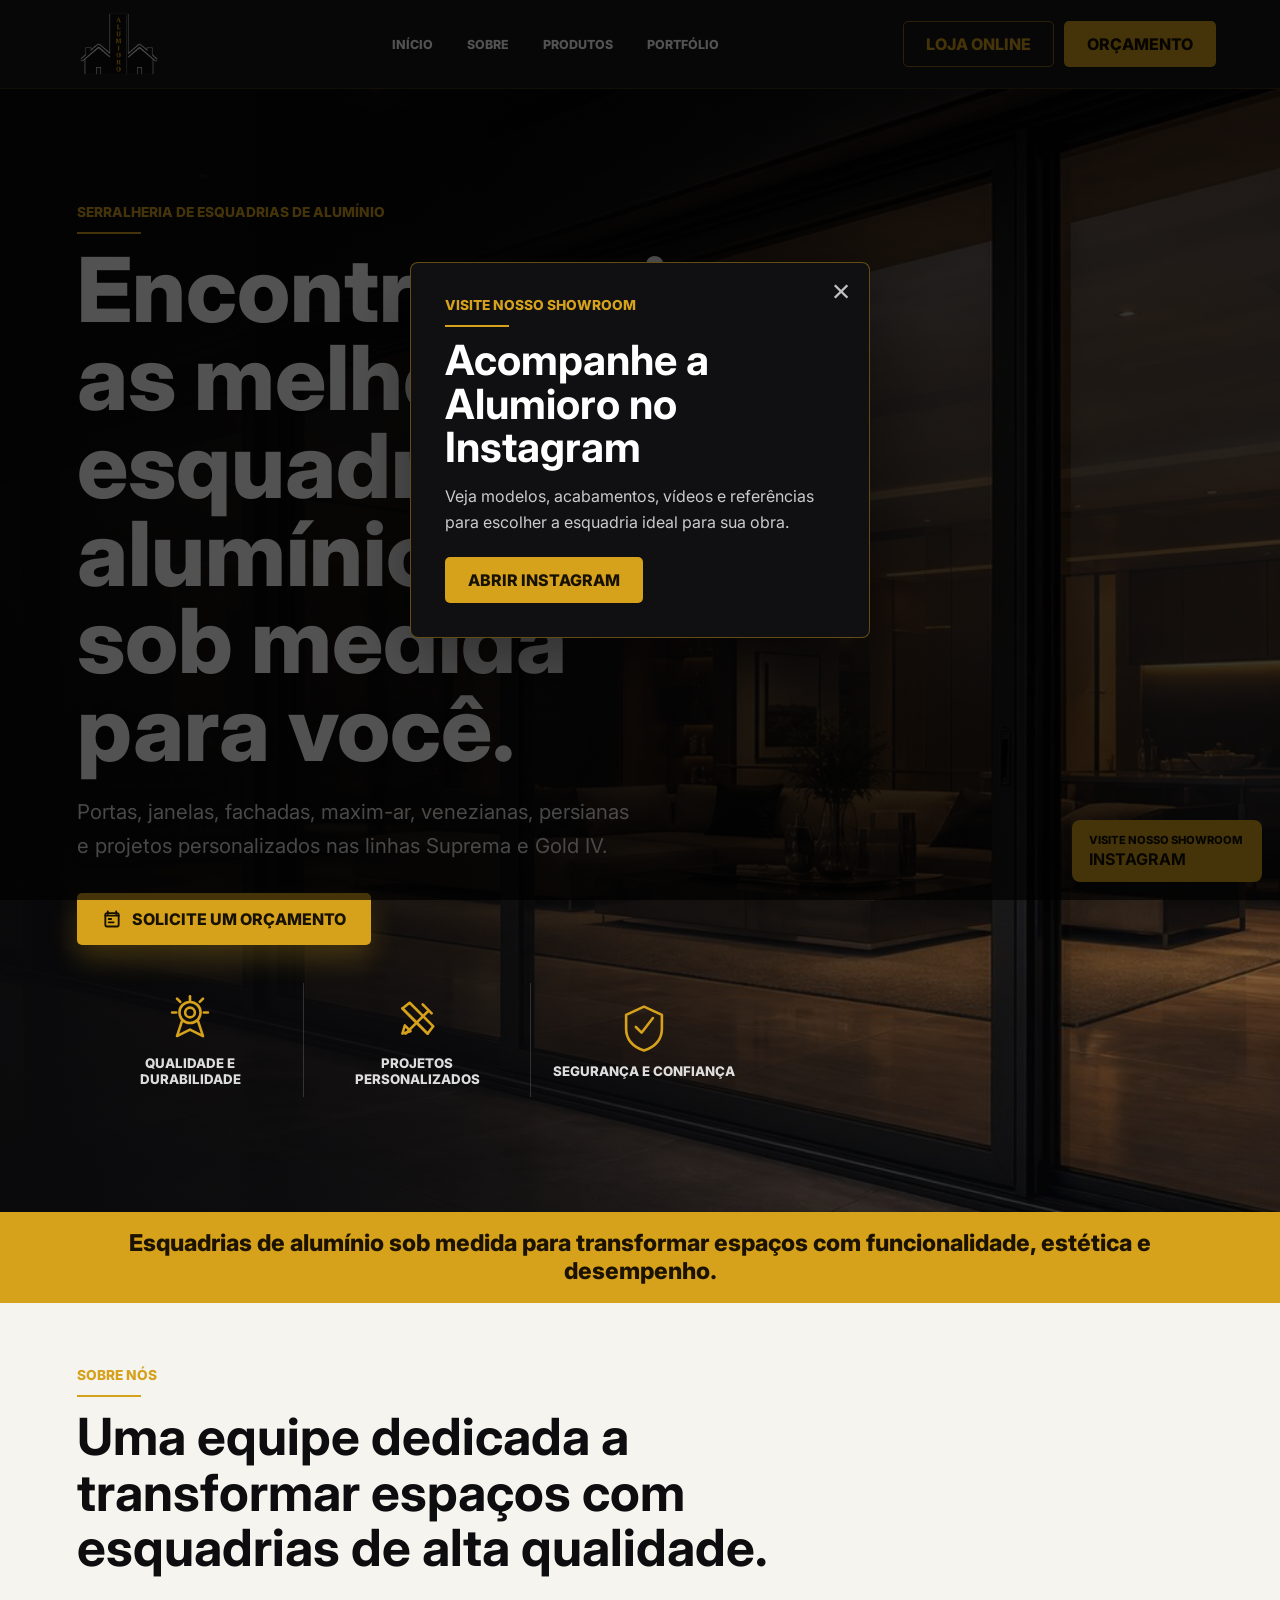
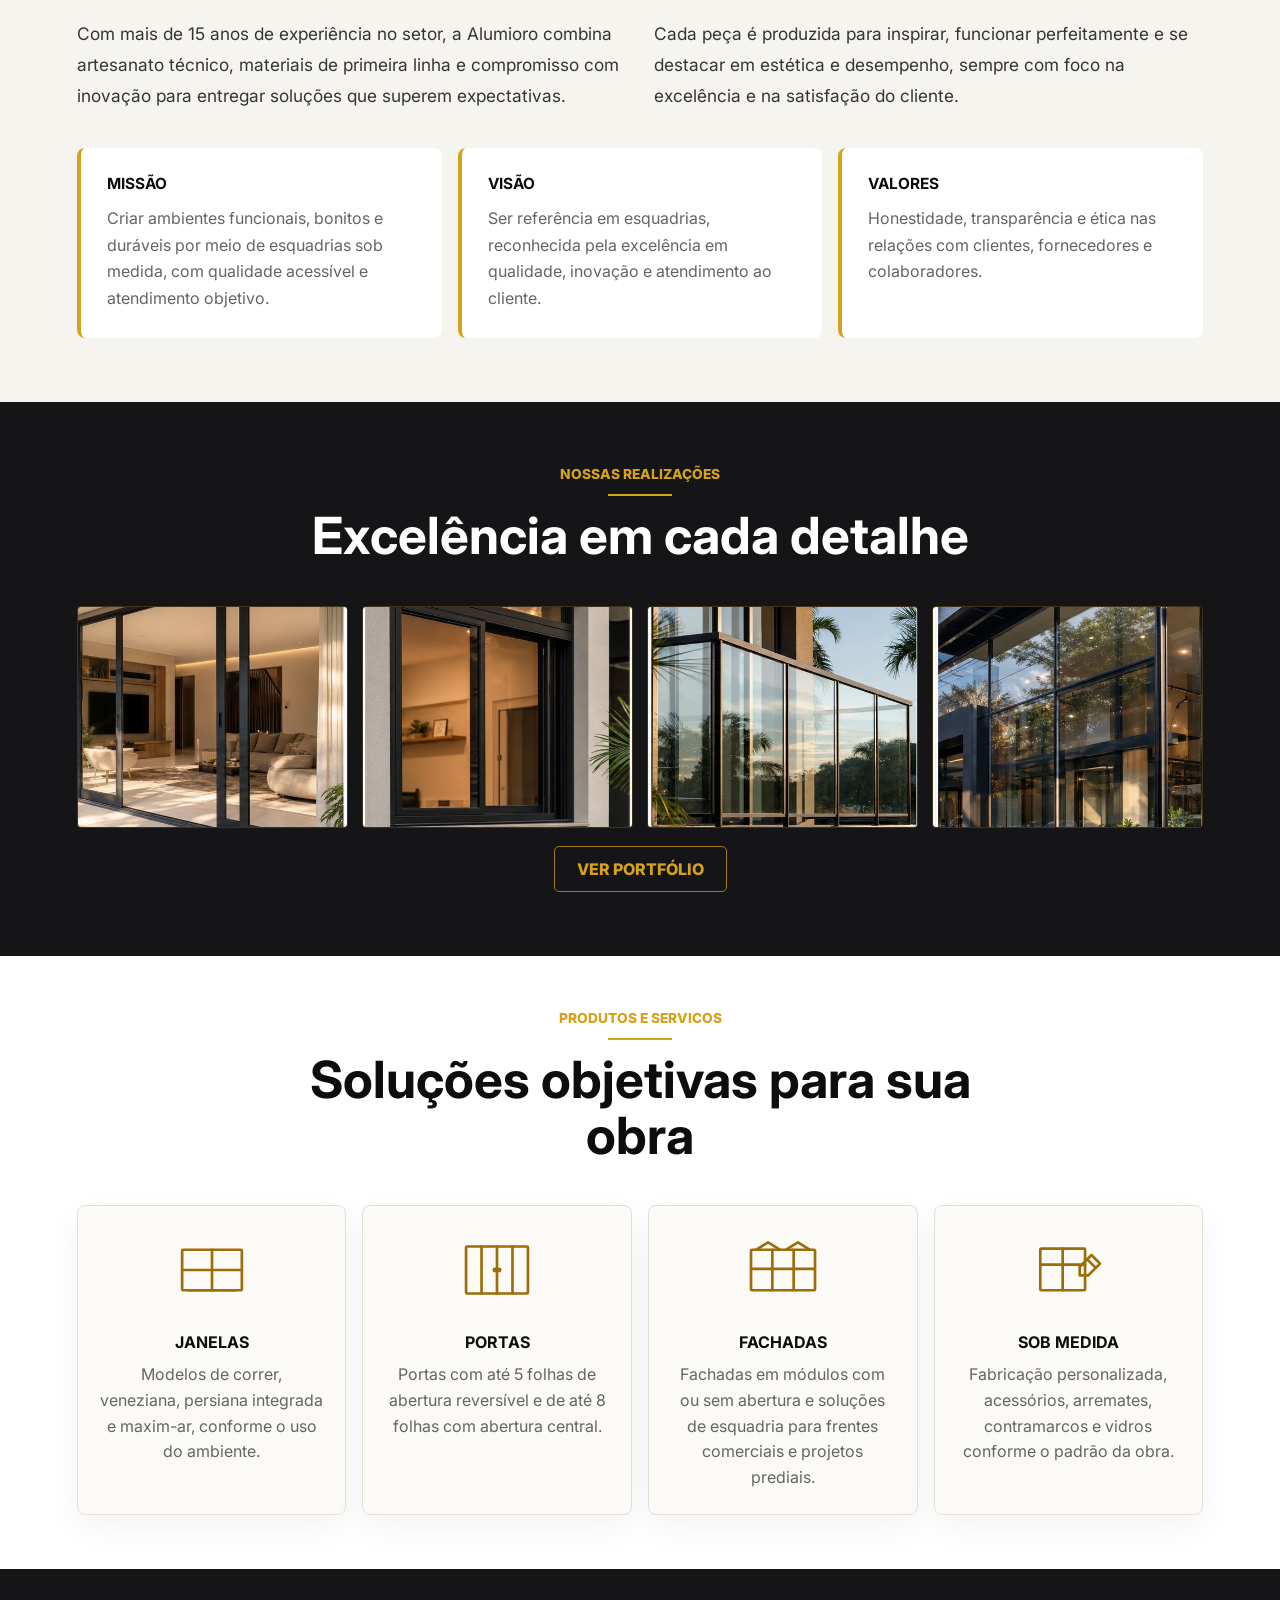
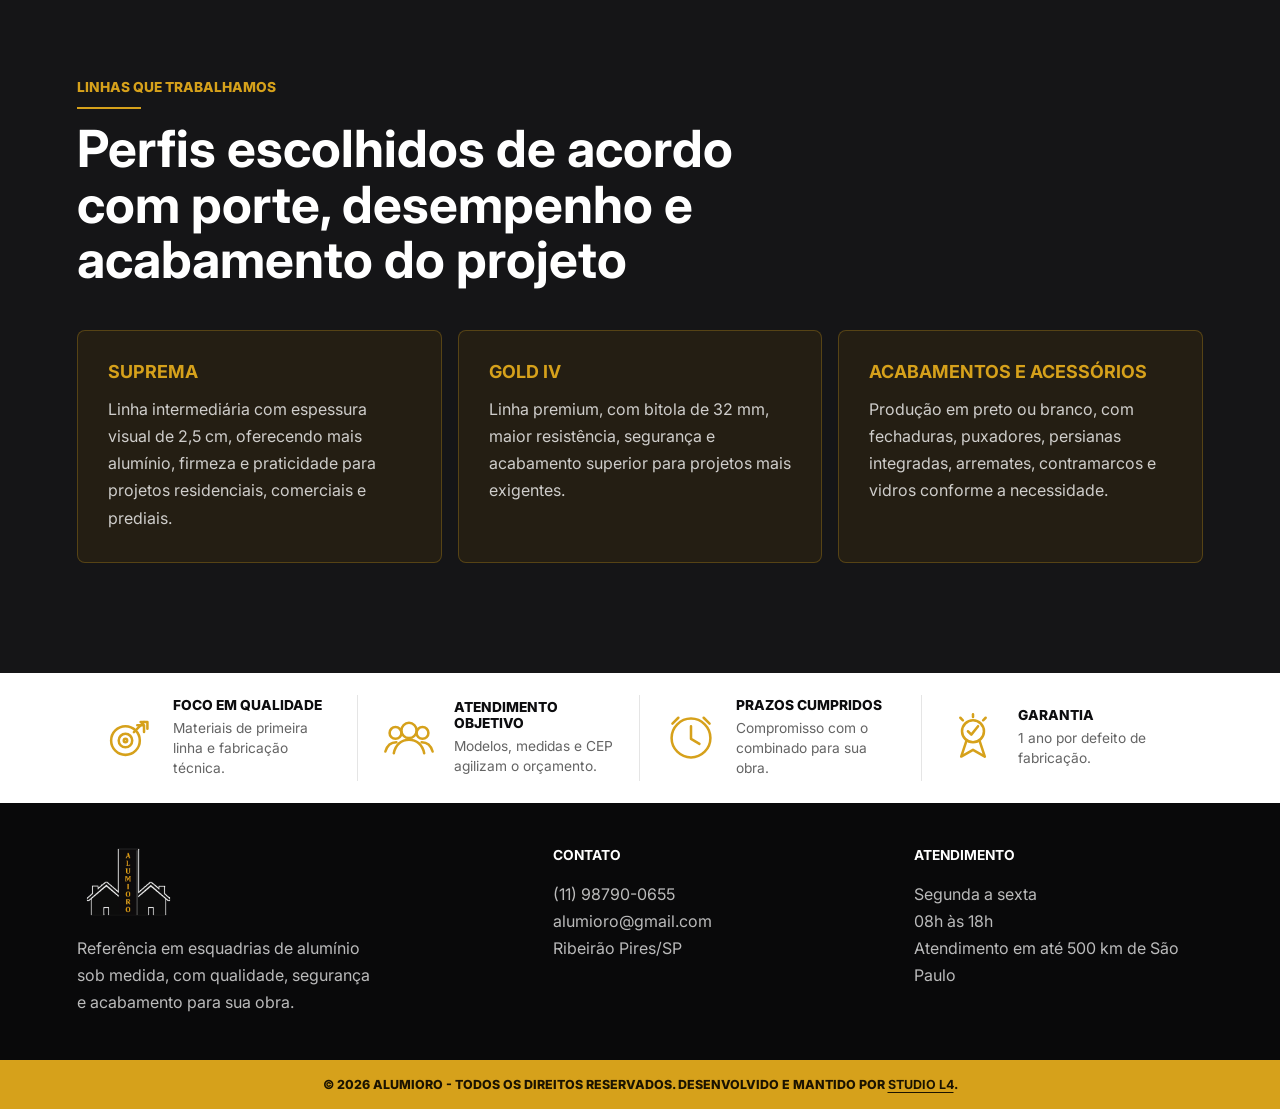
==== commit 47ab9efc: "Inclui persianas no texto principal" ====
--- a/index.html
+++ b/index.html
@@ -47,7 +47,7 @@
         <div class="hero-content">
           <p class="eyebrow">Serralheria de esquadrias de alumínio</p>
           <h1>Encontre aqui as melhores esquadrias de alumínio feitas sob medida para você.</h1>
-          <p class="hero-copy">Portas, janelas, fachadas, maxim-ar, venezianas e projetos personalizados nas linhas Suprema e Gold IV.</p>
+          <p class="hero-copy">Portas, janelas, fachadas, maxim-ar, venezianas, persianas e projetos personalizados nas linhas Suprema e Gold IV.</p>
           <div class="hero-actions">
             <a class="button primary hero-budget" href="https://wa.me/5511987900655?text=ALUMIORO%20-%20IZABEL%20agradece%20seu%20contato.%20Envie%20os%20modelos%20e%20medidas%20que%20precisa%2C%20com%20o%20CEP%20da%20regi%C3%A3o%20de%20entrega%2C%20que%20fa%C3%A7o%20seu%20or%C3%A7amento!" target="_blank" rel="noopener">
               <svg viewBox="0 0 24 24" aria-hidden="true">
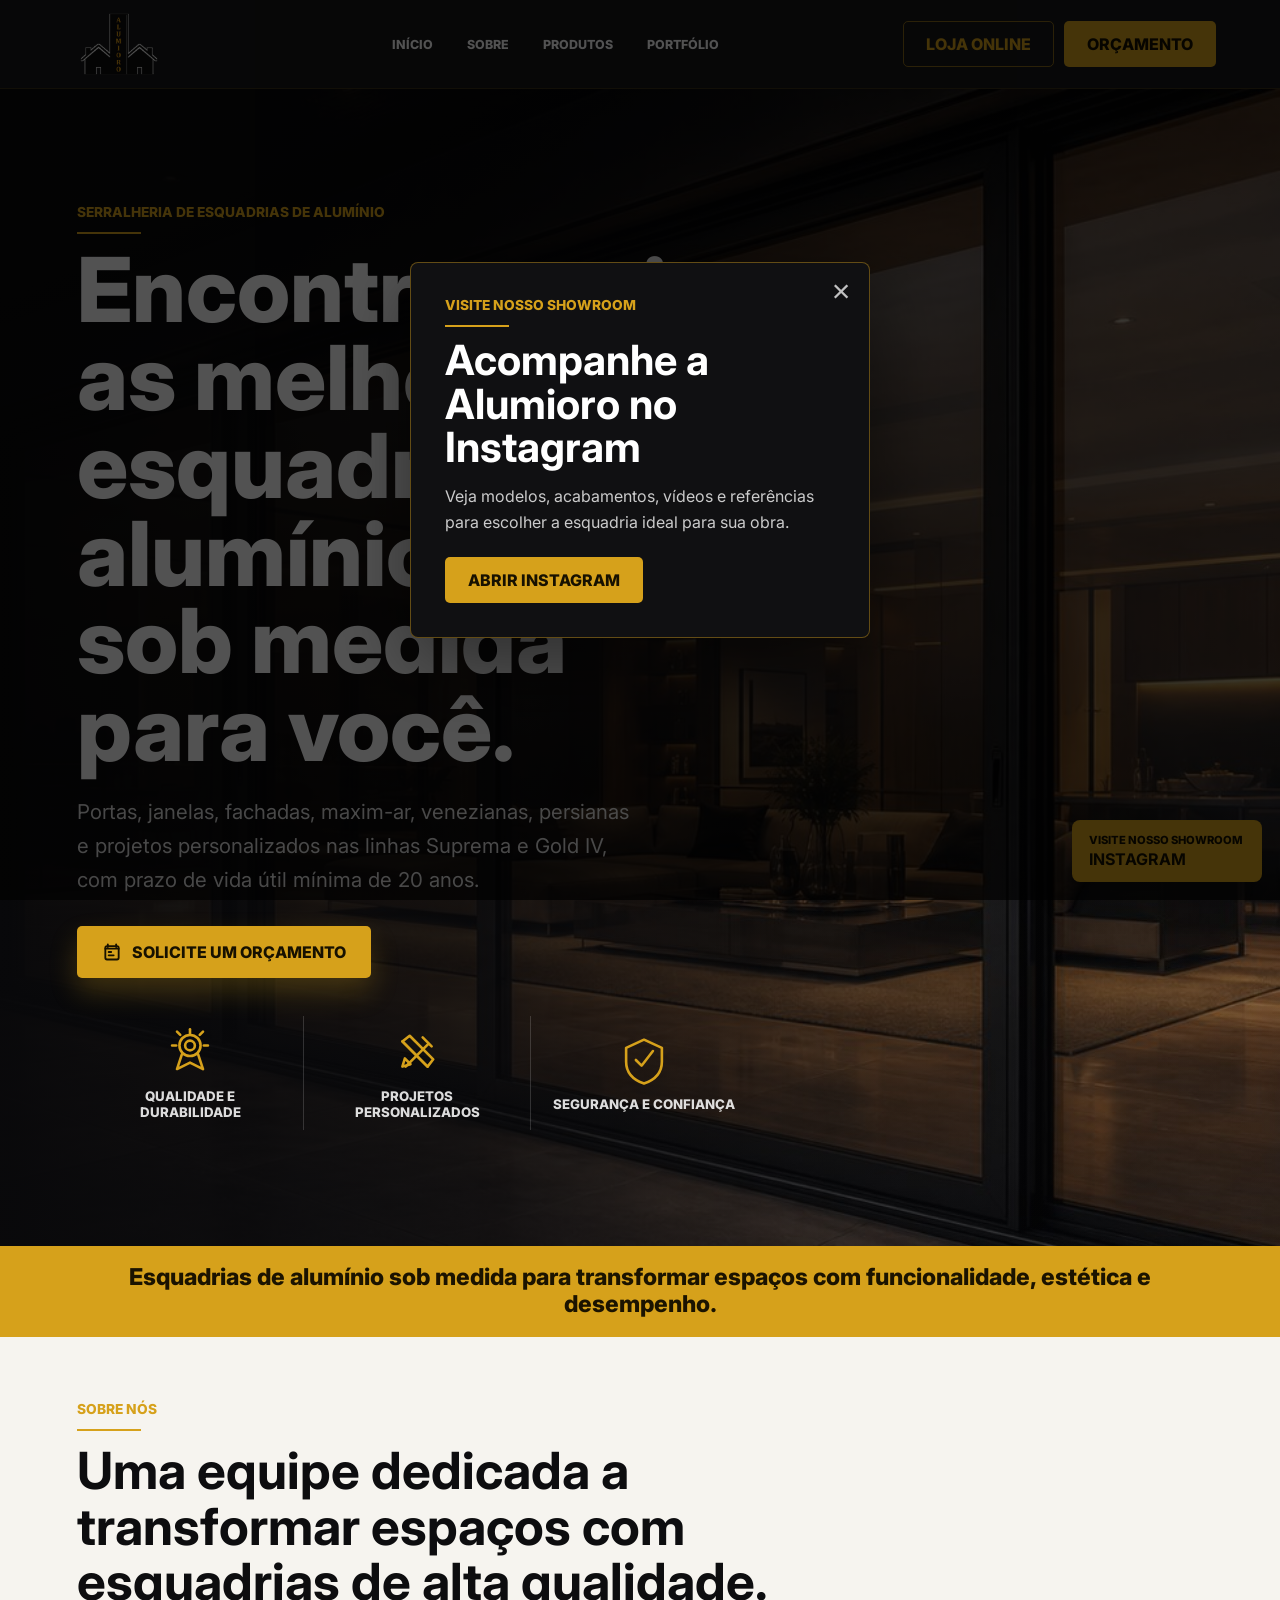
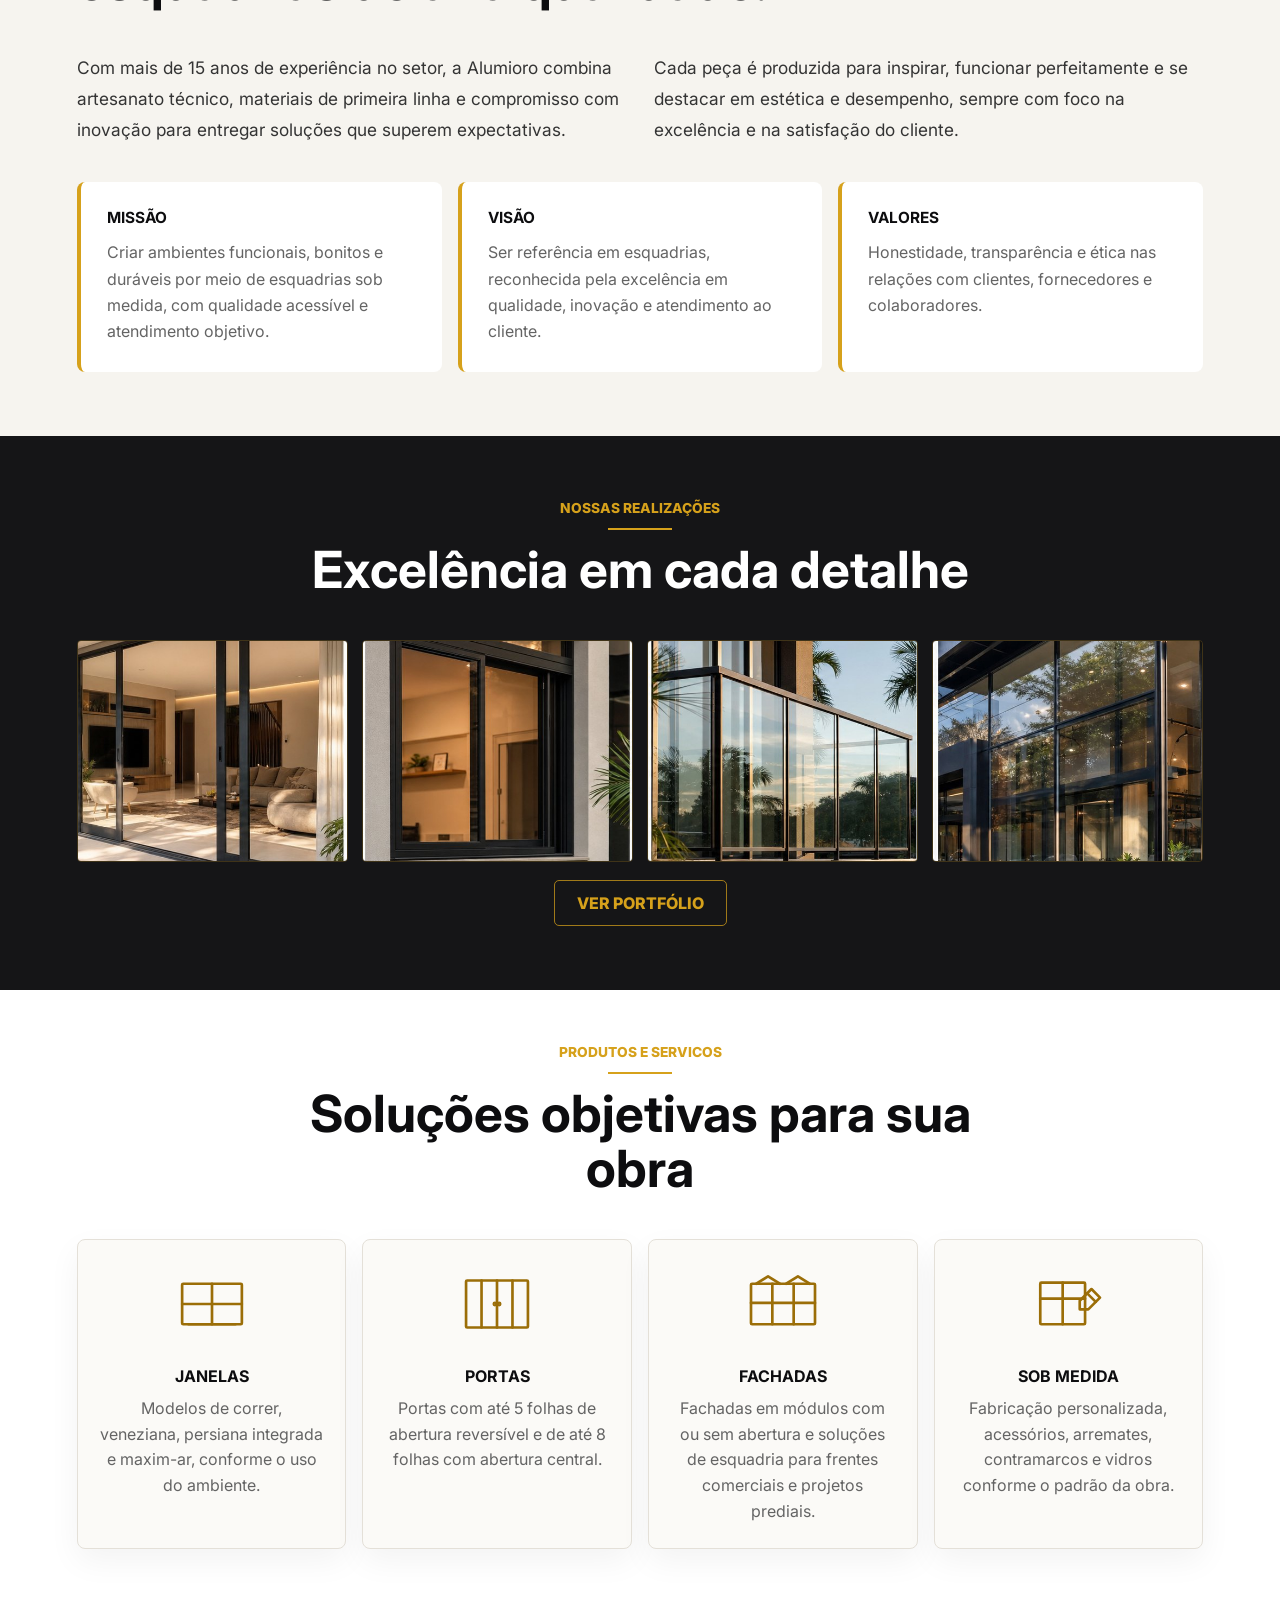
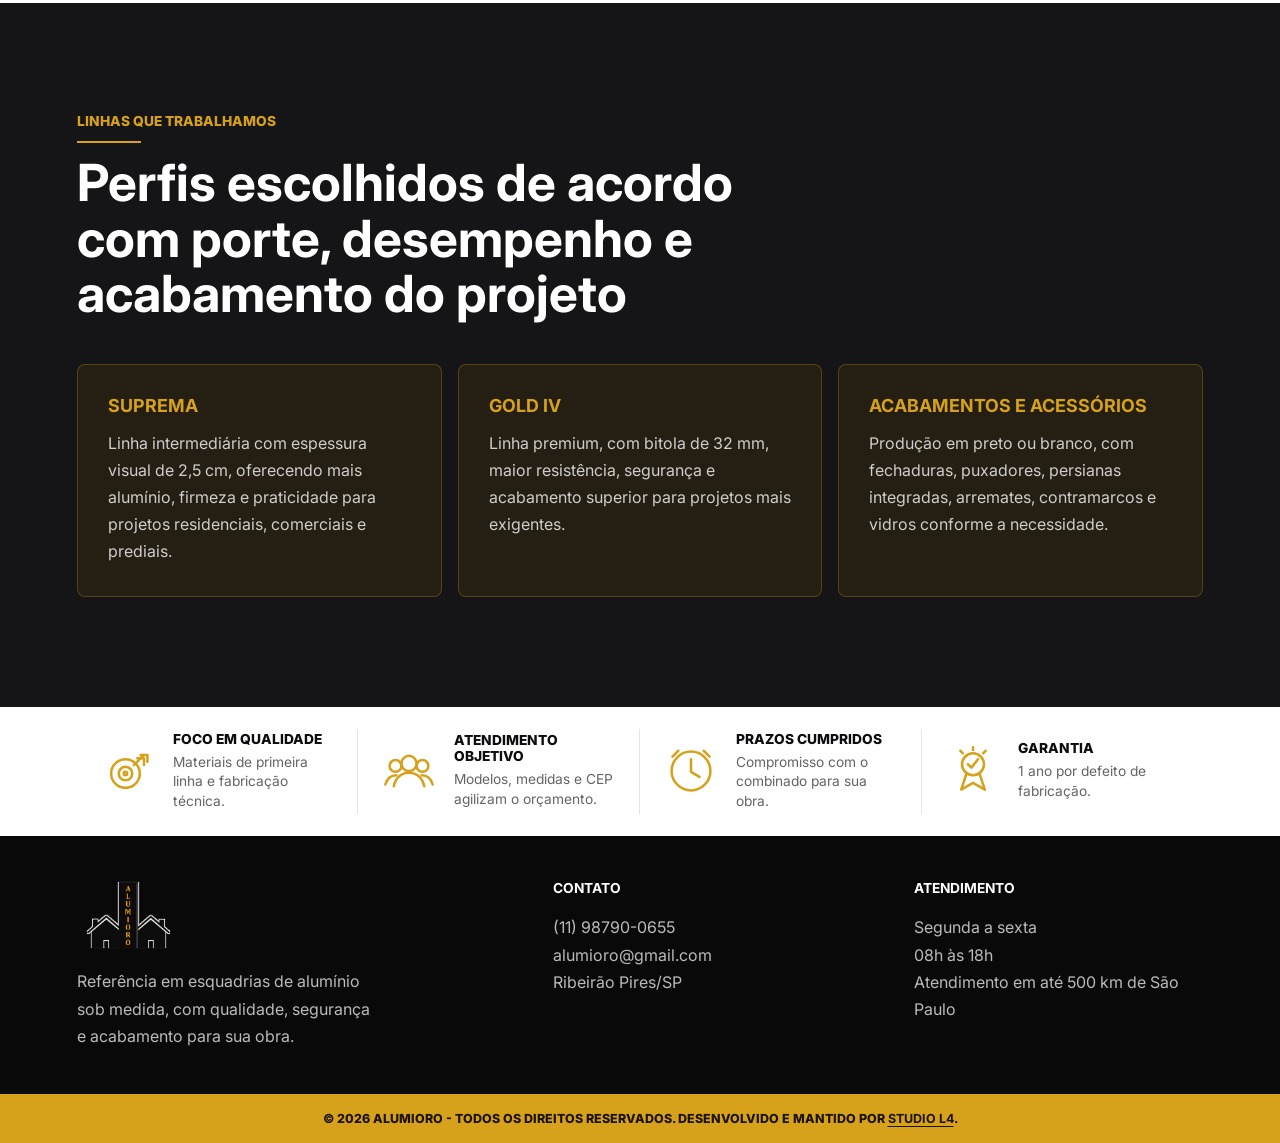
==== commit 32cb0576: "Inclui vida util no texto principal" ====
--- a/index.html
+++ b/index.html
@@ -47,7 +47,7 @@
         <div class="hero-content">
           <p class="eyebrow">Serralheria de esquadrias de alumínio</p>
           <h1>Encontre aqui as melhores esquadrias de alumínio feitas sob medida para você.</h1>
-          <p class="hero-copy">Portas, janelas, fachadas, maxim-ar, venezianas, persianas e projetos personalizados nas linhas Suprema e Gold IV.</p>
+          <p class="hero-copy">Portas, janelas, fachadas, maxim-ar, venezianas, persianas e projetos personalizados nas linhas Suprema e Gold IV, com prazo de vida útil mínima de 20 anos.</p>
           <div class="hero-actions">
             <a class="button primary hero-budget" href="https://wa.me/5511987900655?text=ALUMIORO%20-%20IZABEL%20agradece%20seu%20contato.%20Envie%20os%20modelos%20e%20medidas%20que%20precisa%2C%20com%20o%20CEP%20da%20regi%C3%A3o%20de%20entrega%2C%20que%20fa%C3%A7o%20seu%20or%C3%A7amento!" target="_blank" rel="noopener">
               <svg viewBox="0 0 24 24" aria-hidden="true">
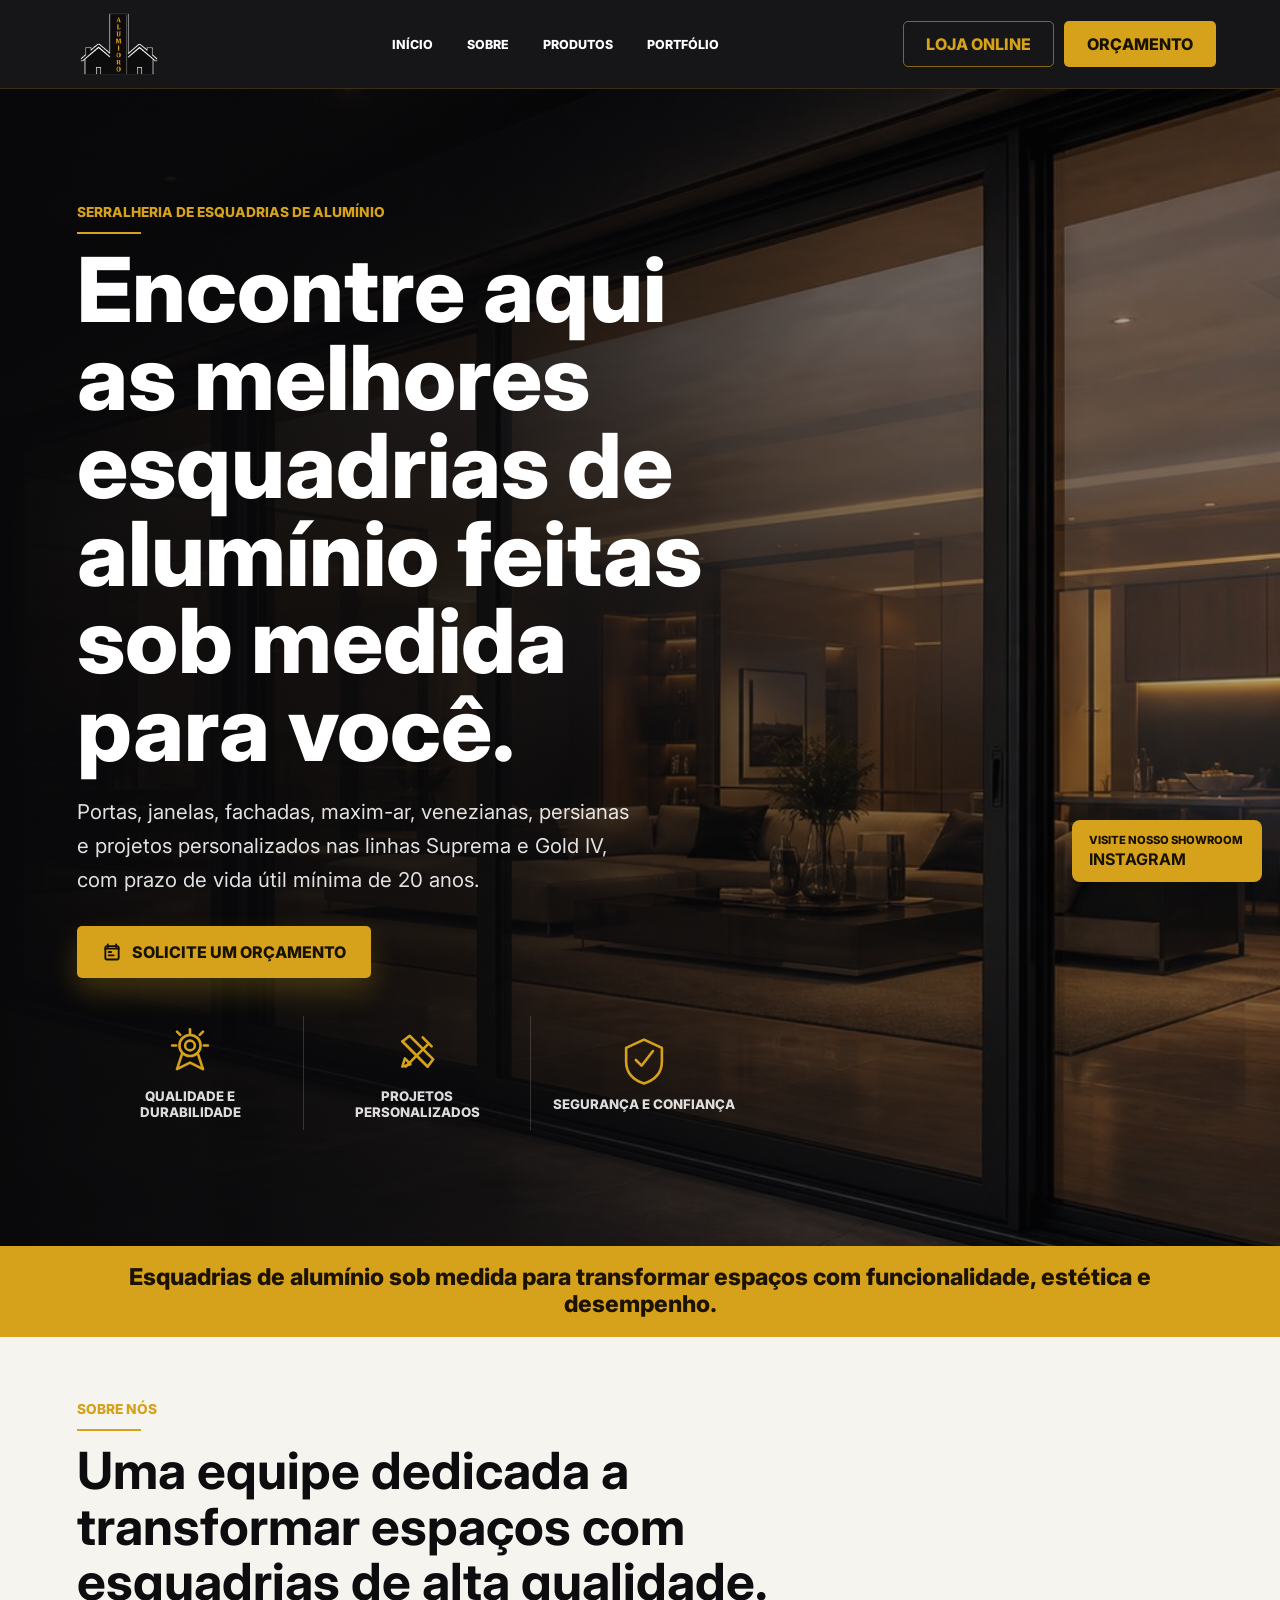
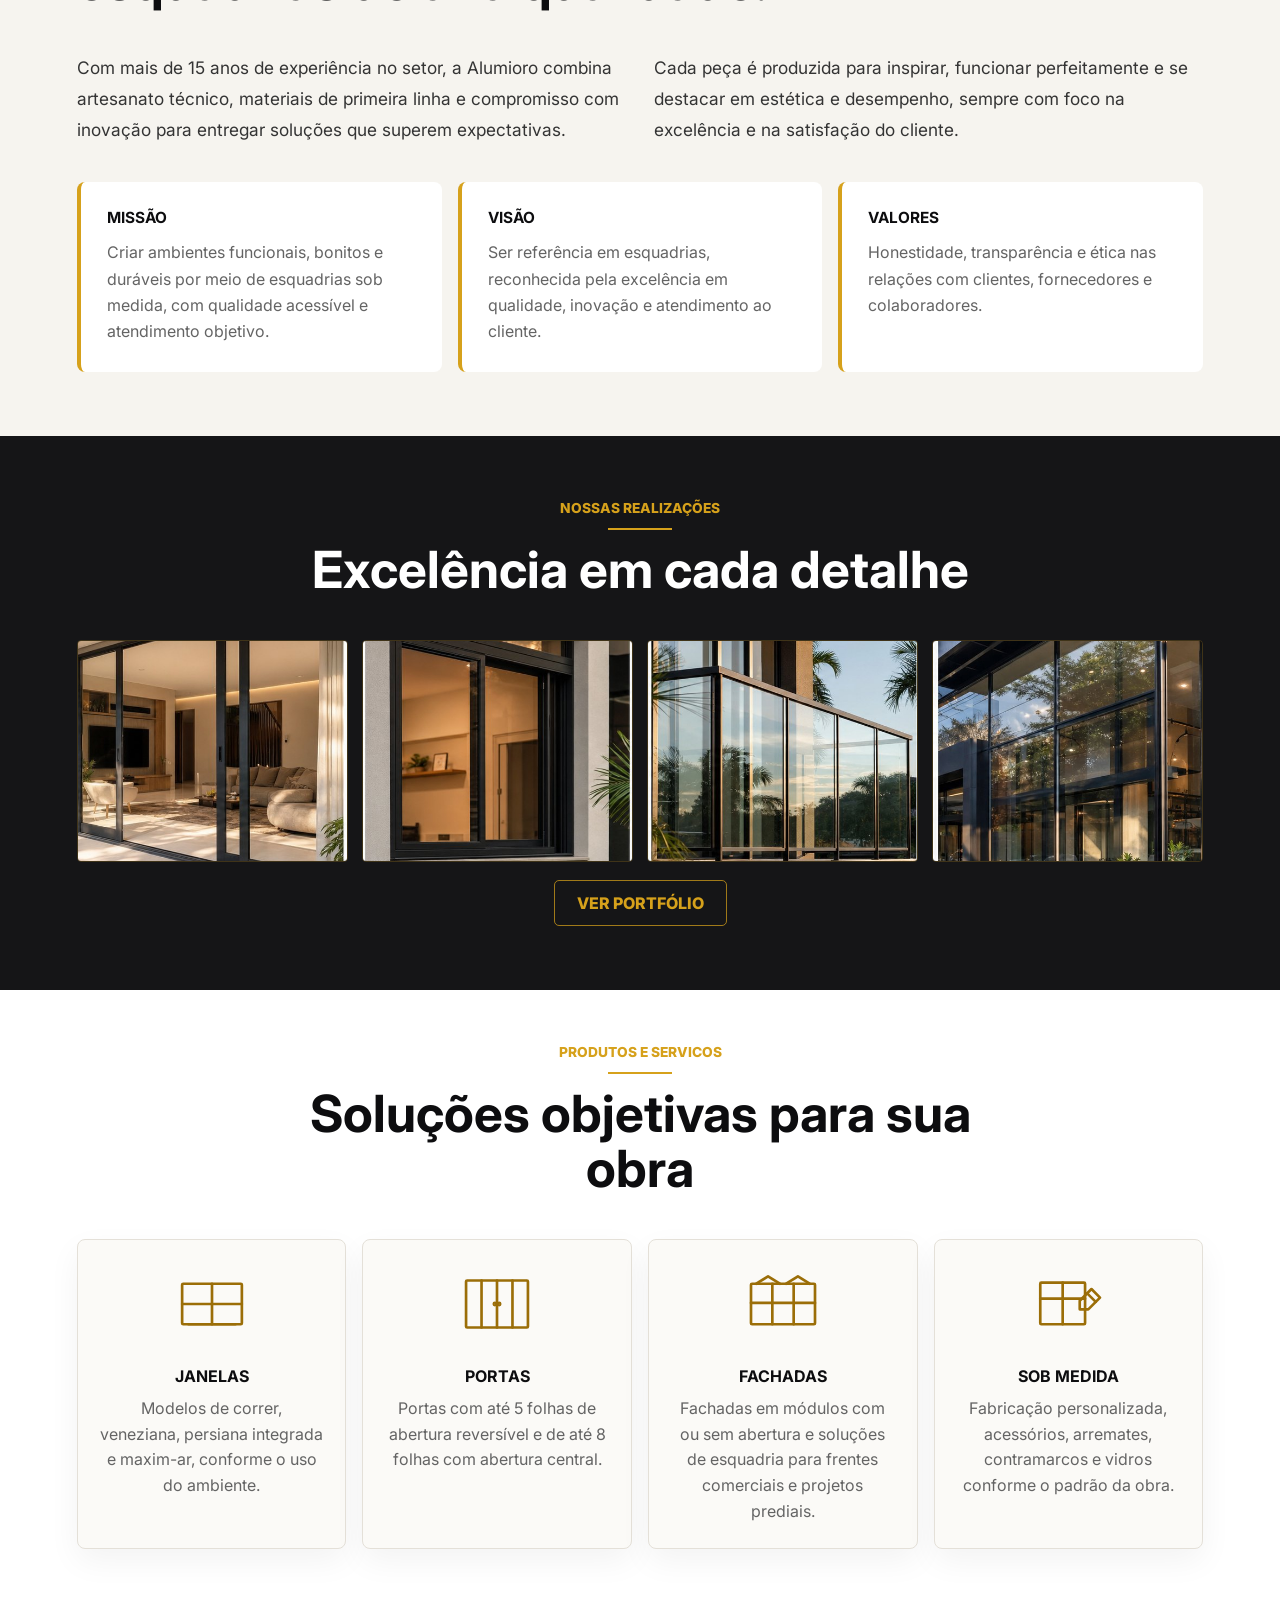
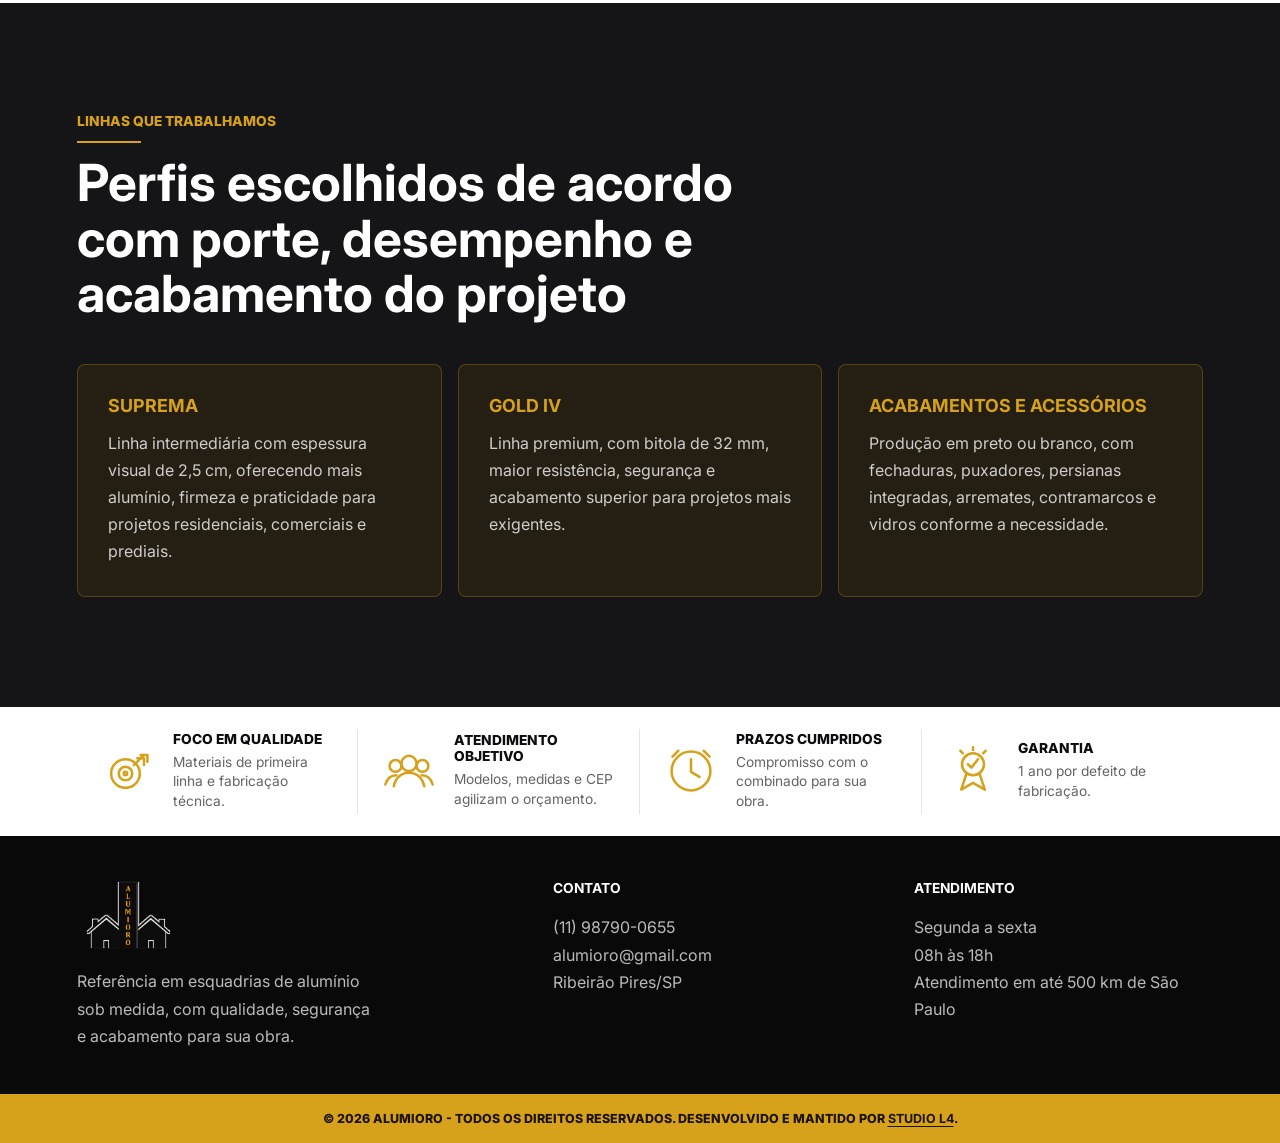
==== commit 51a7df59: "Desativa popup do showroom" ====
--- a/index.html
+++ b/index.html
@@ -11,16 +11,6 @@
     <link rel="stylesheet" href="styles.css">
   </head>
   <body>
-    <div class="showroom-modal" data-showroom-modal role="dialog" aria-modal="true" aria-labelledby="showroom-title">
-      <div class="showroom-card">
-        <button class="showroom-close" type="button" aria-label="Fechar aviso" data-showroom-close>×</button>
-        <p class="eyebrow">Visite nosso showroom</p>
-        <h2 id="showroom-title">Acompanhe a Alumioro no Instagram</h2>
-        <p>Veja modelos, acabamentos, vídeos e referências para escolher a esquadria ideal para sua obra.</p>
-        <a class="button primary" href="https://www.instagram.com/alumioro?igsh=bDhqZnlkcDVxOXU5" target="_blank" rel="noopener">Abrir Instagram</a>
-      </div>
-    </div>
-
     <header class="site-header" data-header>
       <a class="brand" href="index.html#inicio" aria-label="Alumioro">
         <img src="assets/images/logo-menu.png" alt="Alumioro">
--- a/styles.css
+++ b/styles.css
@@ -32,62 +32,6 @@
 a {
   color: inherit;
   text-decoration: none;
-}
-
-.showroom-modal {
-  position: fixed;
-  inset: 0;
-  z-index: 60;
-  display: grid;
-  place-items: center;
-  padding: 20px;
-  background: rgba(0, 0, 0, 0.68);
-}
-
-.showroom-modal.is-hidden {
-  display: none;
-}
-
-.showroom-card {
-  position: relative;
-  width: min(460px, 100%);
-  padding: 34px;
-  border: 1px solid rgba(214, 161, 27, 0.42);
-  border-radius: 8px;
-  color: var(--white);
-  background: #101012;
-  box-shadow: 0 26px 80px rgba(0, 0, 0, 0.45);
-}
-
-.showroom-card h2 {
-  margin-bottom: 14px;
-  font-size: clamp(1.8rem, 5vw, 2.6rem);
-  line-height: 1.05;
-}
-
-.showroom-card p:not(.eyebrow) {
-  margin-bottom: 22px;
-  color: rgba(255, 255, 255, 0.78);
-  line-height: 1.6;
-}
-
-.showroom-close {
-  position: absolute;
-  top: 10px;
-  right: 10px;
-  width: 36px;
-  height: 36px;
-  border: 0;
-  color: rgba(255, 255, 255, 0.74);
-  background: transparent;
-  font-size: 2rem;
-  line-height: 1;
-  cursor: pointer;
-}
-
-.showroom-close:hover,
-.showroom-close:focus-visible {
-  color: var(--gold);
 }
 
 .showroom-fixed {
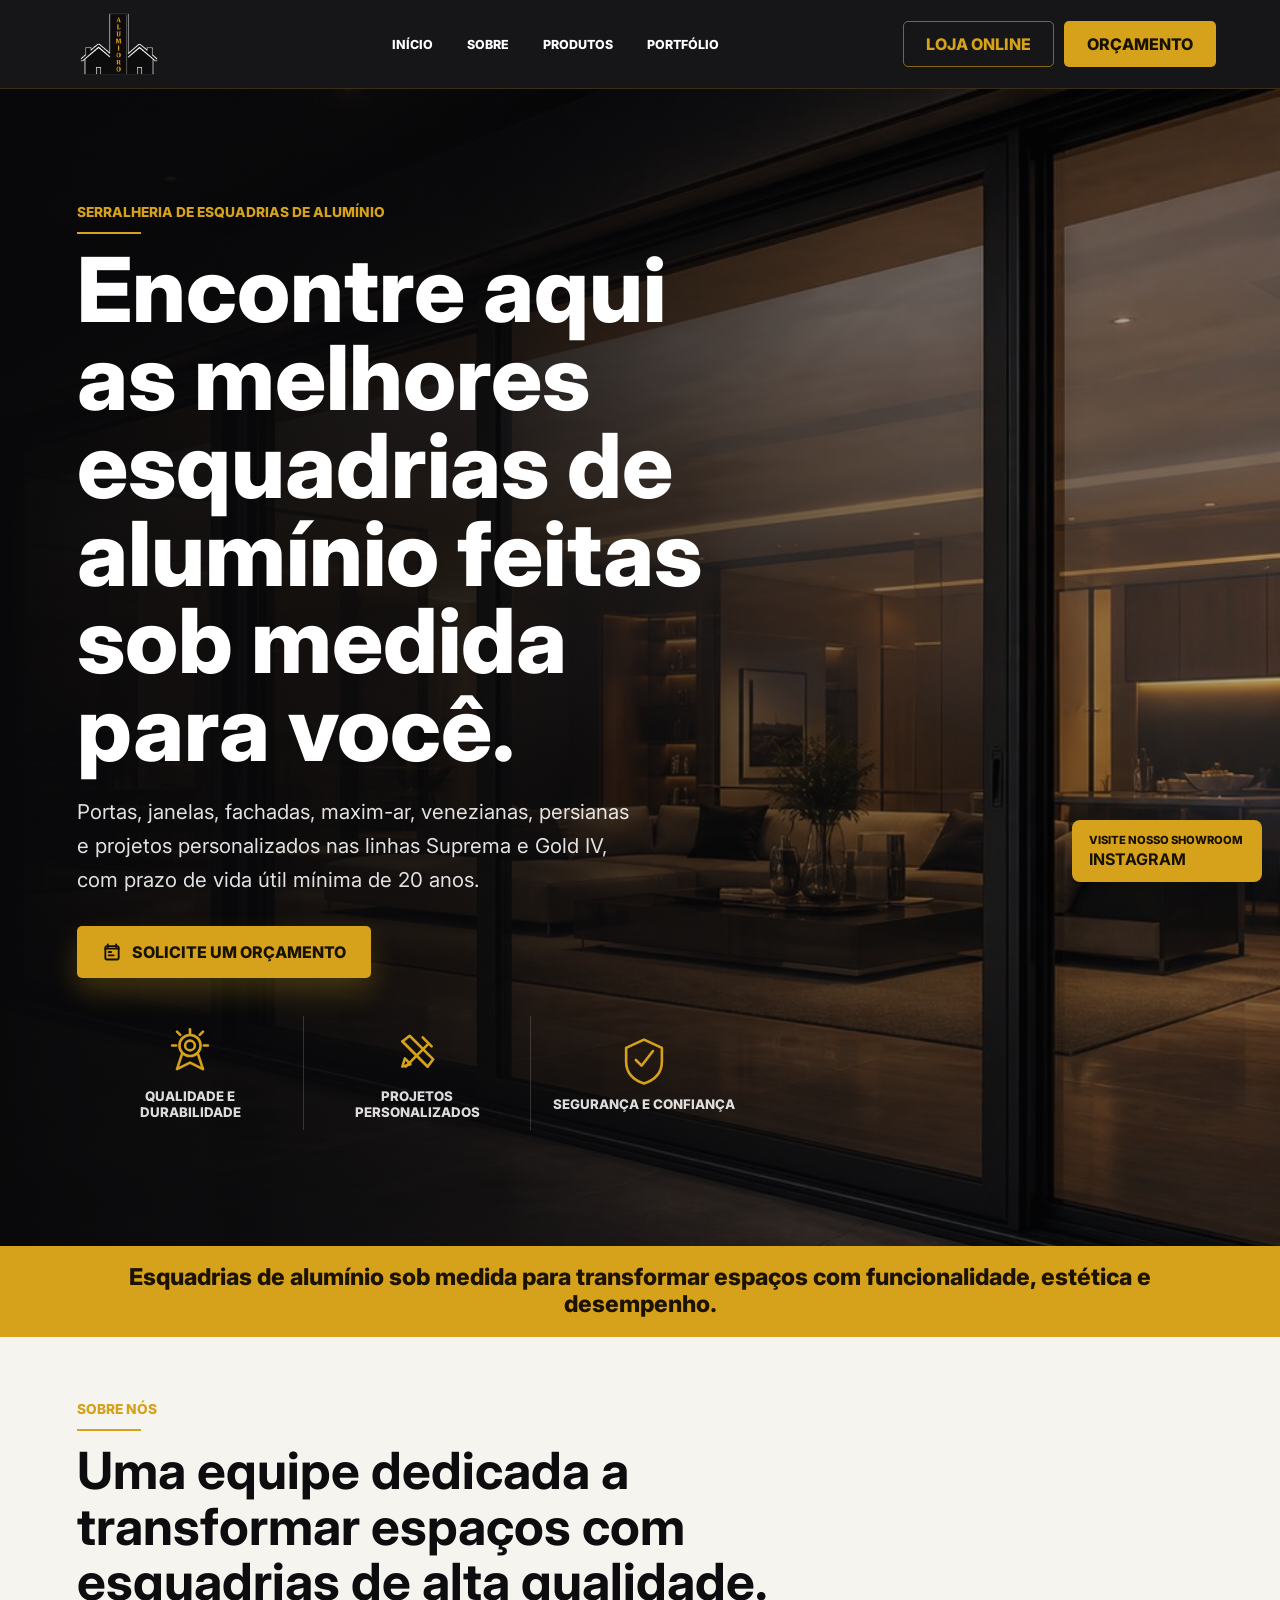
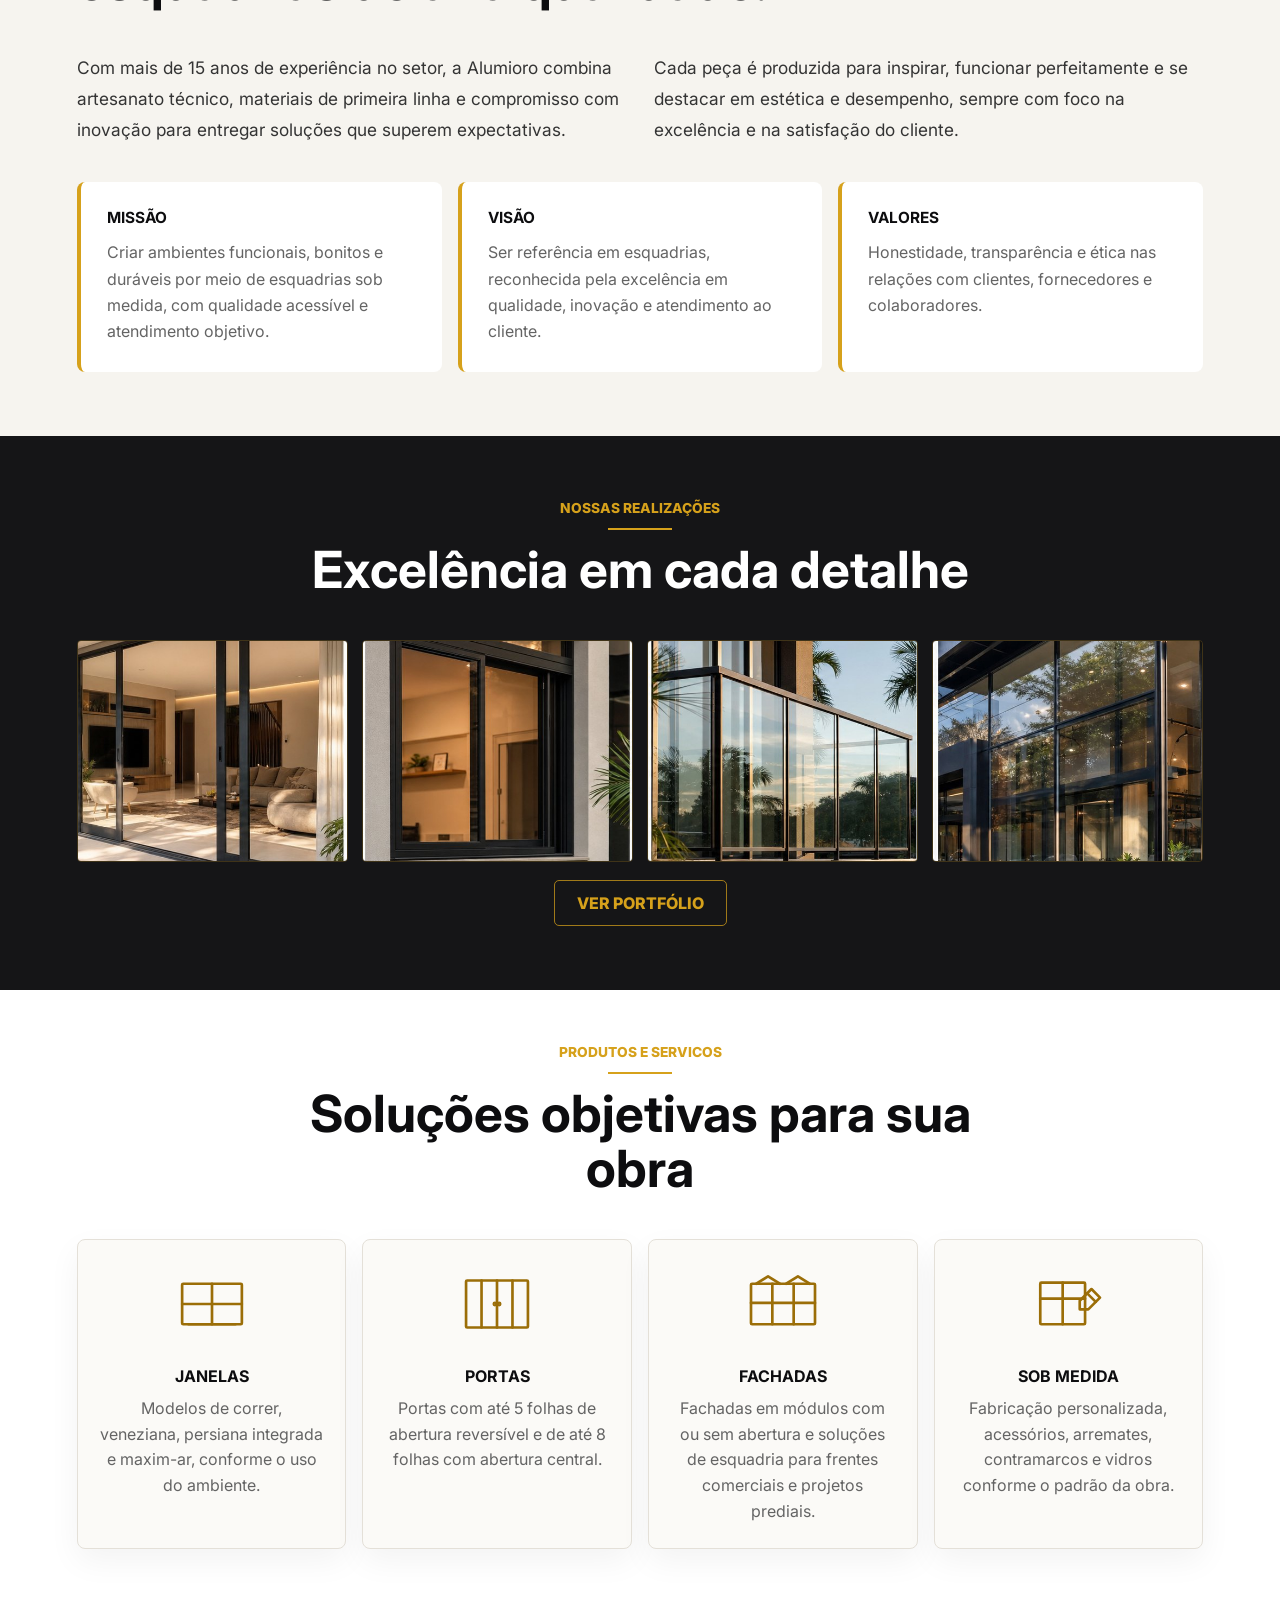
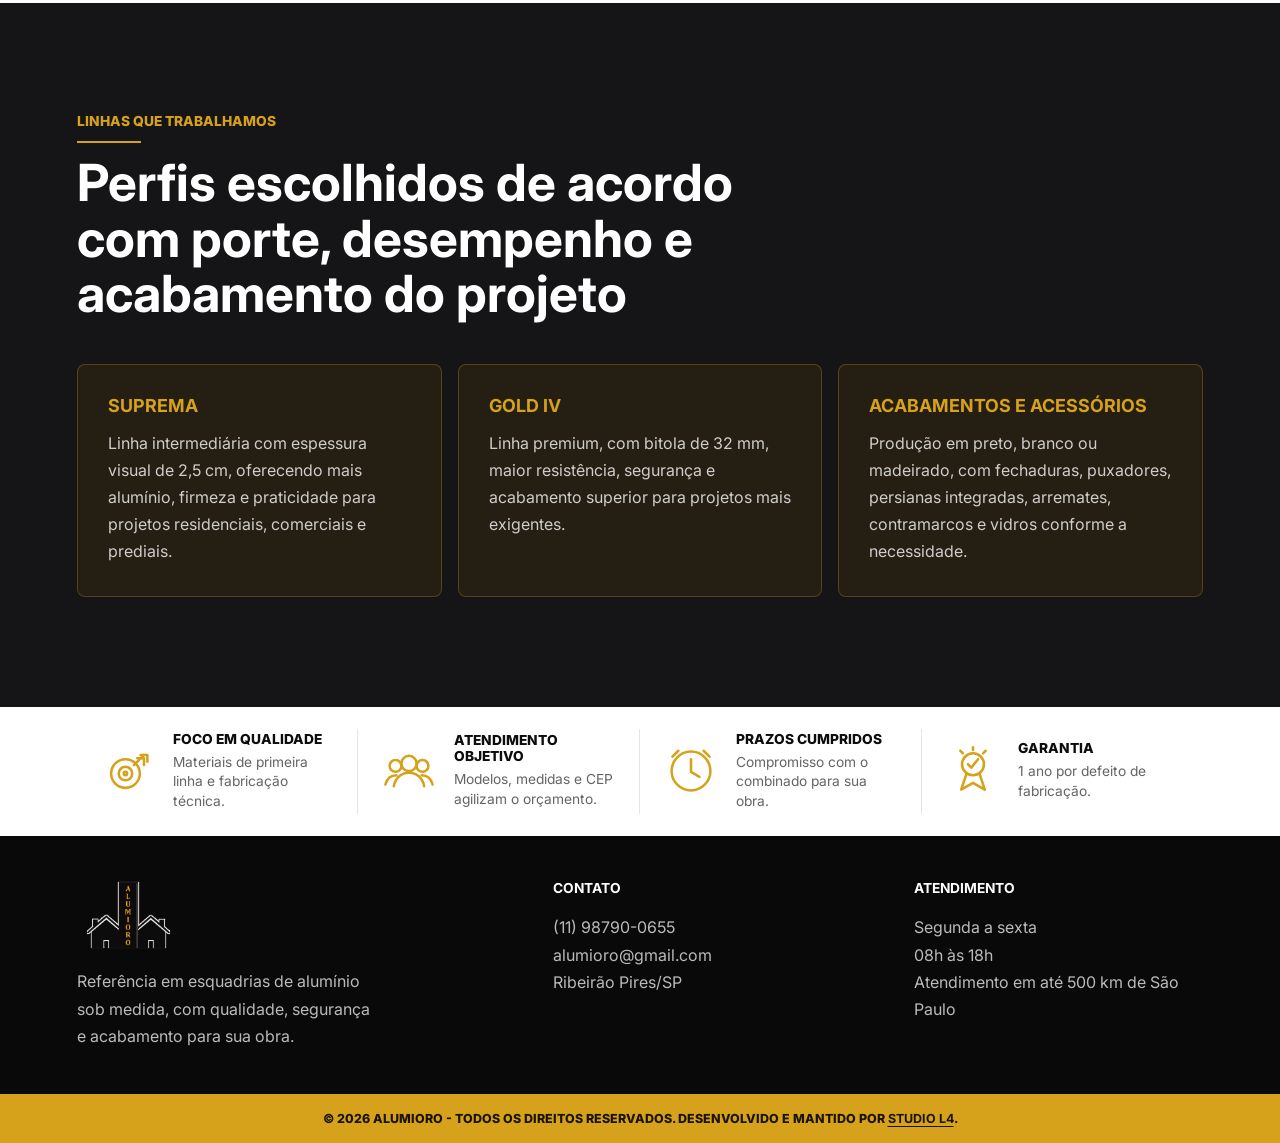
==== commit e2487948: "Atualiza texto de acabamentos" ====
--- a/index.html
+++ b/index.html
@@ -11,6 +11,16 @@
     <link rel="stylesheet" href="styles.css">
   </head>
   <body>
+    <div class="showroom-modal is-hidden" data-showroom-modal role="dialog" aria-modal="true" aria-labelledby="showroom-title">
+      <div class="showroom-card">
+        <button class="showroom-close" type="button" aria-label="Fechar aviso" data-showroom-close>×</button>
+        <p class="eyebrow">Visite nosso showroom</p>
+        <h2 id="showroom-title">Acompanhe a Alumioro no Instagram</h2>
+        <p>Veja modelos, acabamentos, vídeos e referências para escolher a esquadria ideal para sua obra.</p>
+        <a class="button primary" href="https://www.instagram.com/alumioro?igsh=bDhqZnlkcDVxOXU5" target="_blank" rel="noopener">Abrir Instagram</a>
+      </div>
+    </div>
+
     <header class="site-header" data-header>
       <a class="brand" href="index.html#inicio" aria-label="Alumioro">
         <img src="assets/images/logo-menu.png" alt="Alumioro">
@@ -201,7 +211,7 @@
           </article>
           <article>
             <h3>Acabamentos e acessórios</h3>
-            <p>Produção em preto ou branco, com fechaduras, puxadores, persianas integradas, arremates, contramarcos e vidros conforme a necessidade.</p>
+            <p>Produção em preto, branco ou madeirado, com fechaduras, puxadores, persianas integradas, arremates, contramarcos e vidros conforme a necessidade.</p>
           </article>
         </div>
       </section>
--- a/styles.css
+++ b/styles.css
@@ -32,6 +32,62 @@
 a {
   color: inherit;
   text-decoration: none;
+}
+
+.showroom-modal {
+  position: fixed;
+  inset: 0;
+  z-index: 60;
+  display: grid;
+  place-items: center;
+  padding: 20px;
+  background: rgba(0, 0, 0, 0.68);
+}
+
+.showroom-modal.is-hidden {
+  display: none;
+}
+
+.showroom-card {
+  position: relative;
+  width: min(460px, 100%);
+  padding: 34px;
+  border: 1px solid rgba(214, 161, 27, 0.42);
+  border-radius: 8px;
+  color: var(--white);
+  background: #101012;
+  box-shadow: 0 26px 80px rgba(0, 0, 0, 0.45);
+}
+
+.showroom-card h2 {
+  margin-bottom: 14px;
+  font-size: clamp(1.8rem, 5vw, 2.6rem);
+  line-height: 1.05;
+}
+
+.showroom-card p:not(.eyebrow) {
+  margin-bottom: 22px;
+  color: rgba(255, 255, 255, 0.78);
+  line-height: 1.6;
+}
+
+.showroom-close {
+  position: absolute;
+  top: 10px;
+  right: 10px;
+  width: 36px;
+  height: 36px;
+  border: 0;
+  color: rgba(255, 255, 255, 0.74);
+  background: transparent;
+  font-size: 2rem;
+  line-height: 1;
+  cursor: pointer;
+}
+
+.showroom-close:hover,
+.showroom-close:focus-visible {
+  color: var(--gold);
 }
 
 .showroom-fixed {
